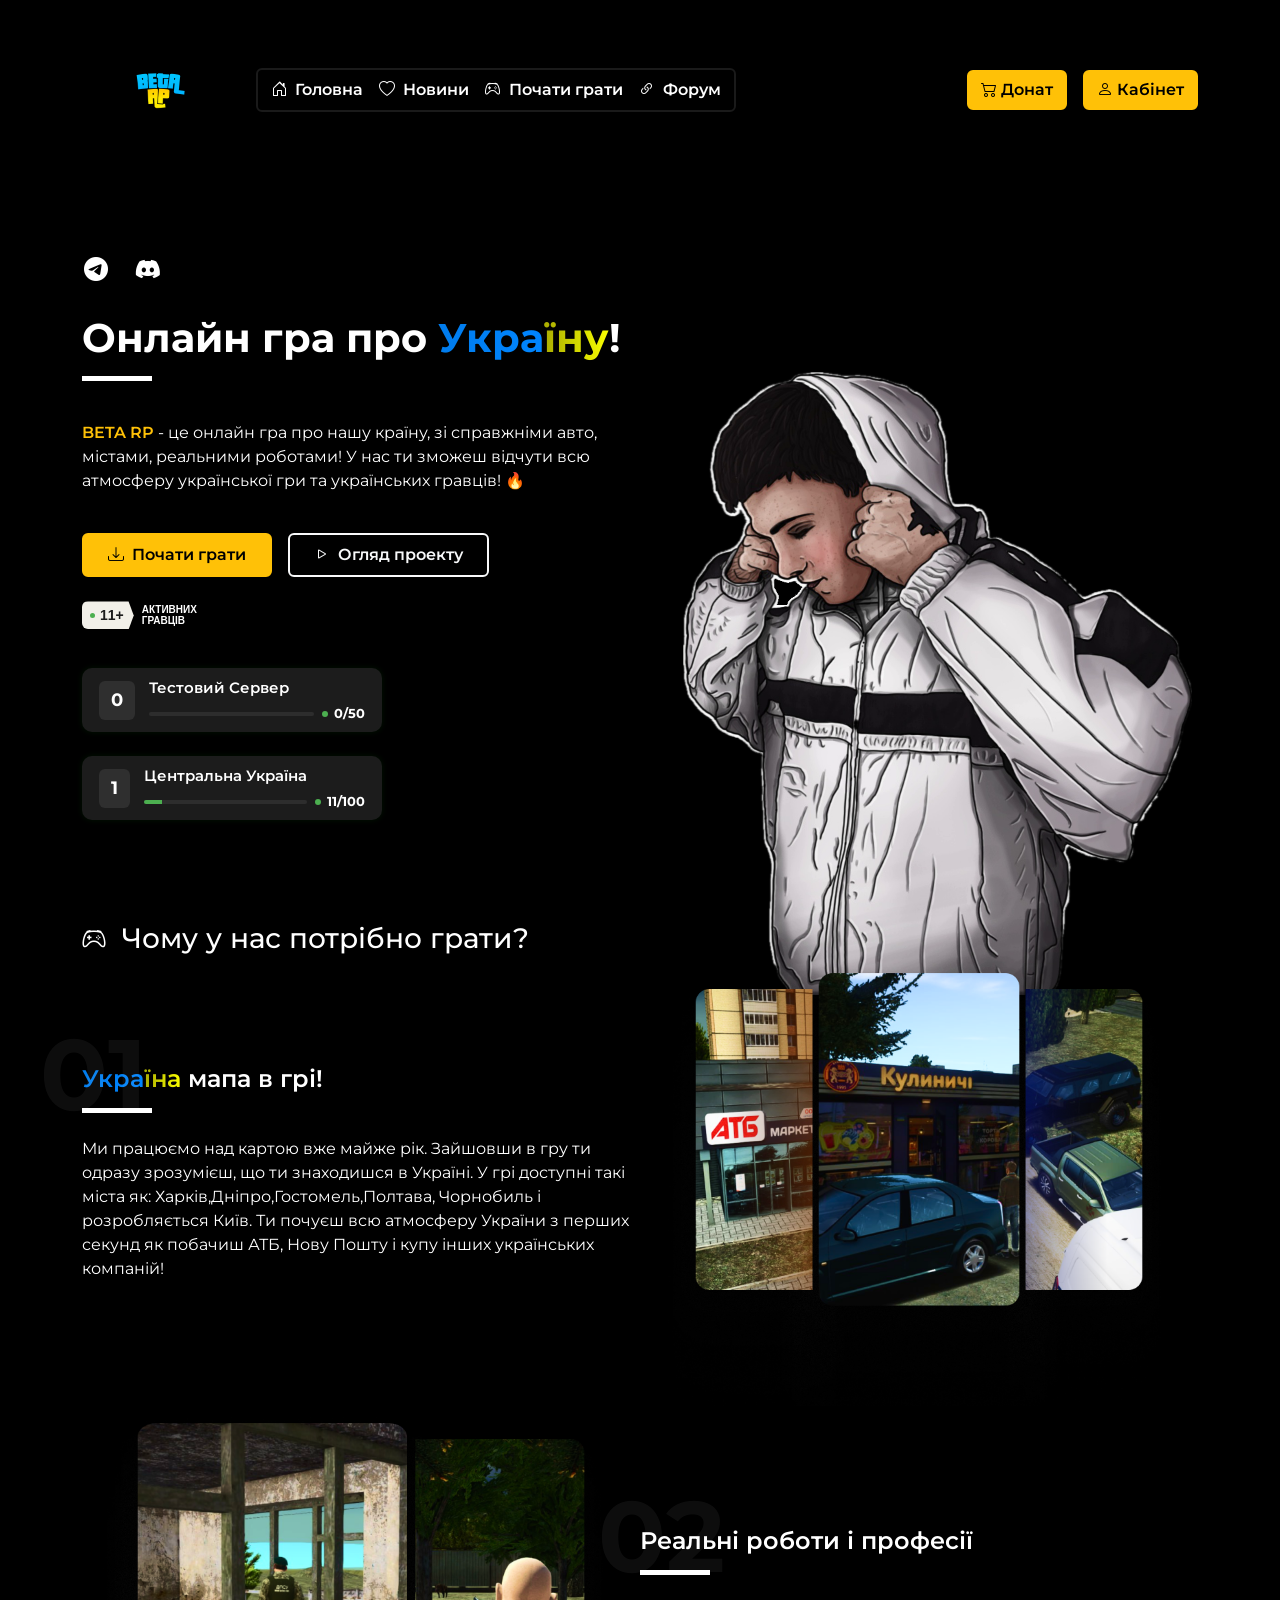
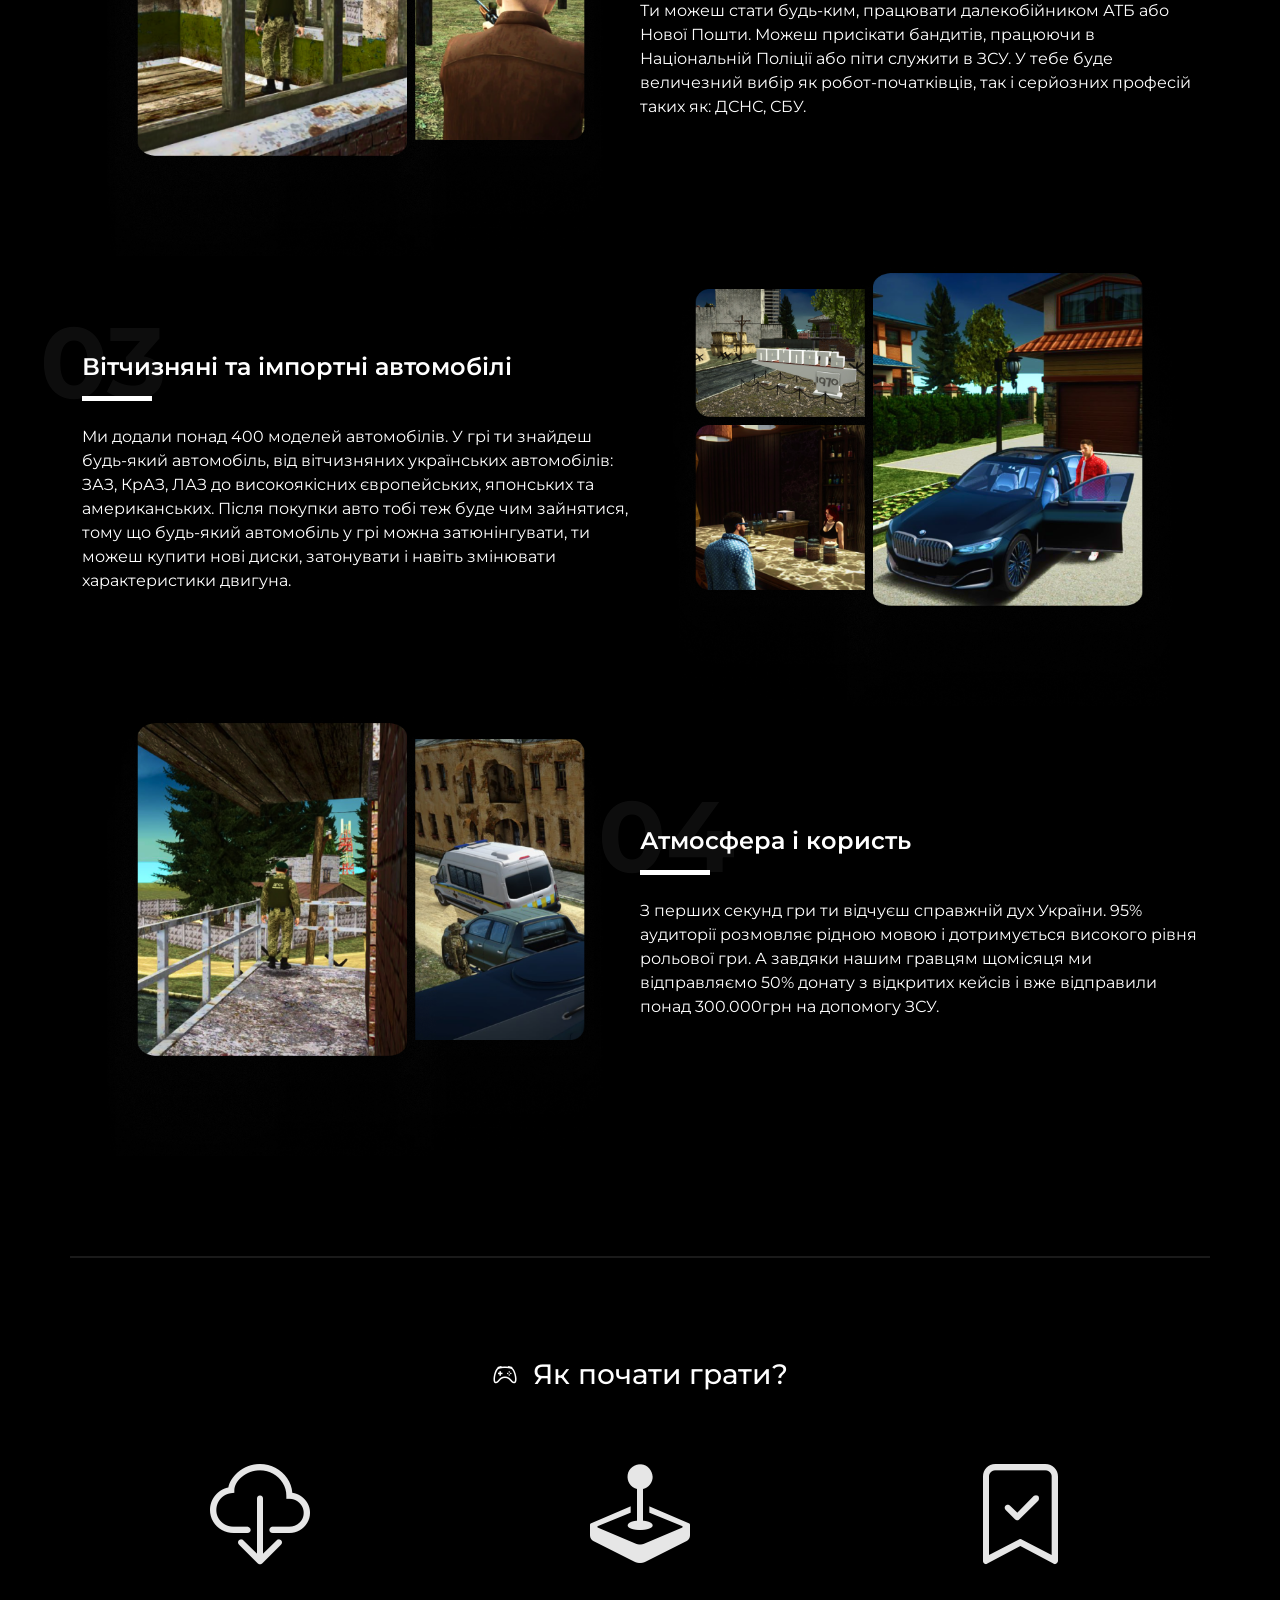
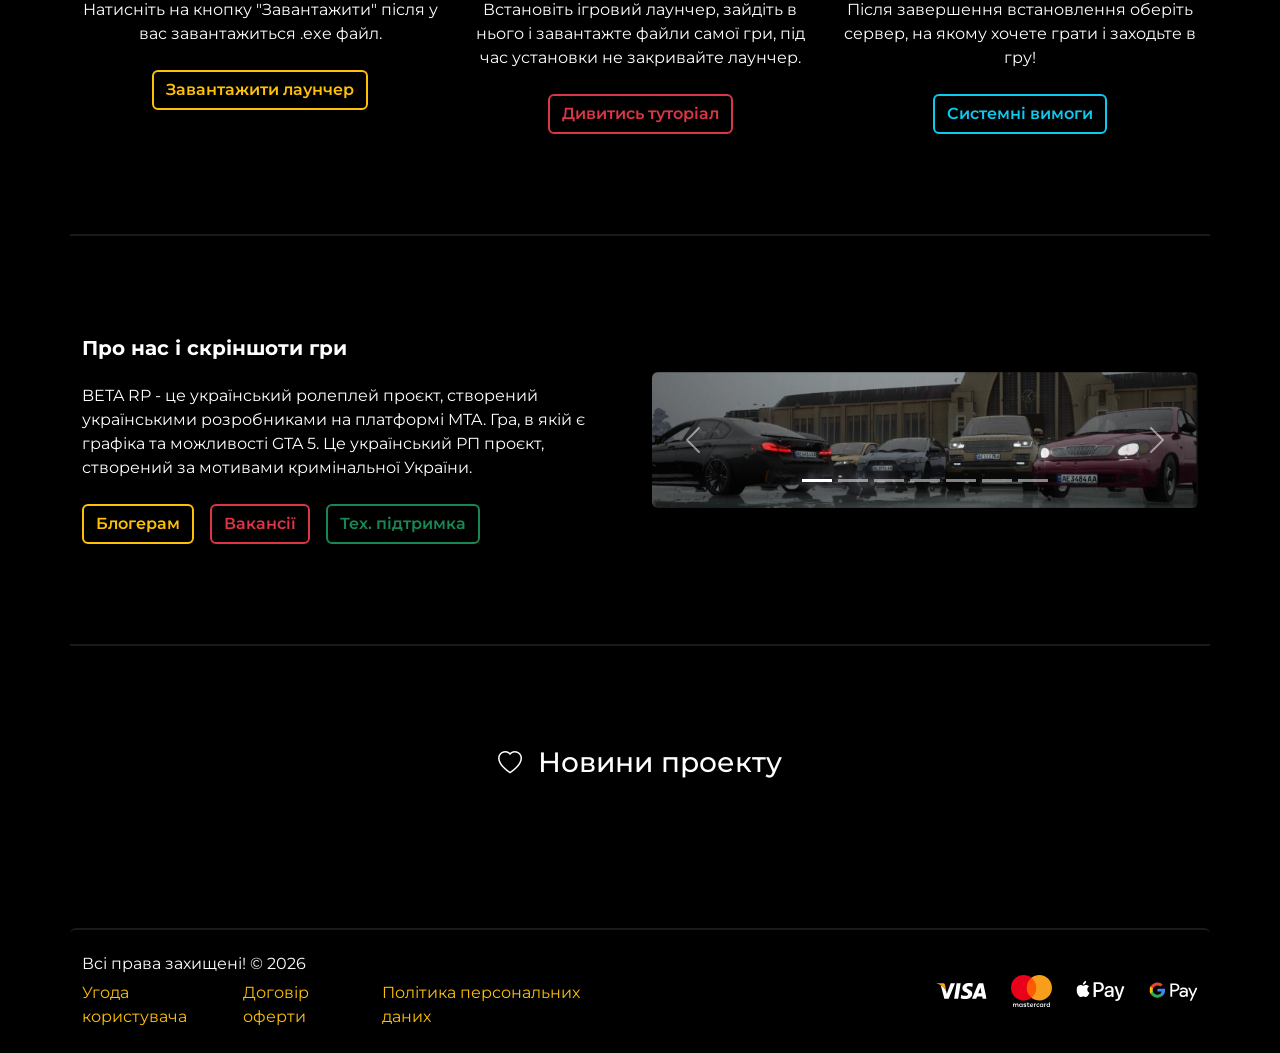
==== index.html @ d2fab8ae "upload full site files" ====
<!DOCTYPE html>

<html lang="uk">
<head>
<!-- Head -->
<meta charset="utf-8"/>
<meta content="IE=edge" http-equiv="X-UA-Compatible"/>
<meta content="width=device-width, initial-scale=1.0" name="viewport"/>
<meta content="#642f15" name="theme-color"/>
<link href="public/main/assets/images/icons/favicon.png" rel="icon"/>
<title>BETA RP - Онлайн гра про Україну</title>
<meta content="це онлайн гра про нашу країну, зі справжніми авто, містами, реальними роботами! У нас ти зможеш відчути всю атмосферу української гри та українських гравців!" name="description"/>
<meta content="BETA RP" name="keywords"/>
<link href="https://fonts.googleapis.com" rel="preconnect"/>
<link crossorigin="" href="https://fonts.gstatic.com" rel="preconnect"/>
<link href="https://fonts.googleapis.com/css2?family=Montserrat:ital,wght@0,100;0,200;0,300;0,400;0,500;0,600;0,700;0,800;0,900;1,100;1,200;1,300;1,400;1,500;1,600;1,700;1,800;1,900&amp;display=swap" rel="stylesheet"/>
<link href="https://cdn.jsdelivr.net/npm/bootstrap-icons@1.10.3/font/bootstrap-icons.css" rel="stylesheet"/>
<link href="public/main/css/bootstrap__q_f4072e3c.css" rel="stylesheet"/>
<link href="public/main/css/krp-main__q_13ff88d2.css" rel="stylesheet"/>
<link href="public/main/css/krp-alert__q_f4072e3c.css" rel="stylesheet"/>
<meta content="79d1c9286e5fc30273ab4e448b3fa59f" name="interkassa-verification"/></head>
<body id="___krp">
<div id="particles-js"></div>
<!-- Header -->
<div class="navbar navbar-expand-lg navbar-dark pt-5 pb-3 bg-transparent krp__pteujdQwL3">
<div class="container">
<a class="me-4" href="index.html">
<img class="krp_logo" src="public/main/assets/images/icons/favicon-removebg-preview.png"/>
</a>
<button aria-controls="navbarSupportedContent" aria-expanded="false" aria-label="Toggle navigation" class="navbar-toggler" data-bs-target="#navbarSupportedContent" data-bs-toggle="collapse" type="button">
<span class="navbar-toggler-icon"></span>
</button>
<div class="collapse navbar-collapse" id="navbarSupportedContent">
<ul class="navbar-nav me-auto mb-2 mb-lg-0 text-center krp__Hli9PgCSFi">
<li class="nav-item">
<a class="nav-link fw-semibold" href="index.html">
<i class="bi bi-house-door fs-6 me-1"></i>
                      Головна</a>
</li>
<li class="nav-item">
<a class="nav-link fw-semibold" href="index.html">
<i class="bi bi-heart fs-6 me-1"></i>
                      Новини</a>
</li>
<li class="nav-item">
<a class="nav-link fw-semibold" href="index.html">
<i class="bi bi-controller fs-6 me-1"></i>
                      Почати грати</a>
</li>
<li class="nav-item">
<a class="nav-link fw-semibold test11" href="https://forum.beta-rp.online">
<i class="bi bi-link-45deg fs-6 me-1"></i>
                      Форум</a>
</li>
</ul>
<div class="d-flex align-items-center justify-content-center gap-3">
<a class="btn btn-warning fw-semibold" data-bs-placement="bottom" data-bs-title="Поповнити рахунок" data-bs-toggle="tooltip" href="donate/index.html">
<i class="bi bi-cart2"></i>
                    Донат
                </a>
<a class="btn btn-warning fw-semibold" data-bs-placement="bottom" data-bs-title="Авторизація" data-bs-toggle="tooltip" href="profile/index.html">
<i class="bi bi-person"></i>
                        Кабінет
                    </a>
</div>
</div>
</div>
</div>
<!-- Description & Ped -->
<div class="container d-flex justify-content-center align-items-center krp__7VeSqrflb2">
<div class="row flex-wrap d-flex align-items-center">
<div class="col-md-6 h-100 d-flex align-items-start flex-column gap-4 krp__BhU7nK1v23 krp__CkaRvPROgA">
<div class="d-flex align-items-start gap-4">
<a class="btn btn-link fs-4 text-white p-0 krp__LXFp9Pie1m" data-bs-placement="top" data-bs-title="Наш Telegram" data-bs-toggle="tooltip" href="https://t.me/devnews_betarp" target="_blank">
<i class="bi bi-telegram"></i></a>
<a class="btn btn-link fs-4 text-white p-0 krp__LXFp9Pie1m" data-bs-placement="top" data-bs-title="Наш Discord" data-bs-toggle="tooltip" href="https://discord.gg/cNDRKkxmvS" target="_blank">
<i class="bi bi-discord"></i></a>
</div>
<h1 class="fw-bold mb-3 krp__B7gYZO20Es">
                      Онлайн гра про <span class="blue">Укра</span><span class="yellow">їну</span>!
                  </h1>
<p class="fw-normal mb-3 text-white">
<span class="text-warning fw-semibold">
                      BETA RP</span> - це онлайн гра про нашу країну, 
                      зі справжніми авто, містами, реальними роботами! 
                      У нас ти зможеш відчути всю атмосферу української 
                      гри та українських гравців! 🔥
                  </p>
<div class="mb-0 d-flex align-items-center gap-3 krp__DmbhkPh5Kh">
<a class="btn btn-warning fw-semibold text-center py-2 px-4 krp__Ni9TmzCy1E" href="betarp-launcher.exe">
<i class="bi bi-download fw-bold me-1"></i>
        Почати грати
    </a>
<a class="btn btn-outline-light fw-semibold text-center py-2 px-4" href="index.html">
<i class="bi bi-play fw-bold me-1"></i>
        Огляд проекту
    </a>
</div>
<div class="players-monitor transparent-right">
<div class="monitor-left">
<span class="green-dot"></span>
<span class="monitor-count">11+</span>
</div>
<div class="monitor-right">
      АКТИВНИХ<br/>ГРАВЦІВ
    </div>
</div>
<style>
    .players-monitor {
      display: flex;
      font-family: 'Arial', sans-serif;
      font-weight: 700;
      font-size: 12px;
      width: fit-content;
      overflow: hidden;
      border-radius: 6px;
      margin-bottom: 15px;
    }

    .monitor-left {
      background-color: #f2f0e9;
      color: #1c1c1c;
      display: flex;
      align-items: center;
      padding: 3px 10px 3px 8px;
      clip-path: polygon(0 0, 90% 0, 100% 50%, 90% 100%, 0% 100%);
      -webkit-clip-path: polygon(0 0, 90% 0, 100% 50%, 90% 100%, 0% 100%);
    }

    .monitor-left .green-dot {
      width: 5px;
      height: 5px;
      background-color: #4caf50;
      border-radius: 50%;
      display: inline-block;
      margin-right: 5px;
    }

    .monitor-left .monitor-count {
      font-size: 14px;
      line-height: 1;
    }

    .monitor-right {
      background-color: transparent;
      color: white;
      padding: 3px 8px;
      font-size: 10px;
      line-height: 1.1;
      text-transform: uppercase;
      display: flex;
      flex-direction: column;
      justify-content: center;
      text-align: left;
    }
  </style>
<link href="public/main/css/monitoring.css" rel="stylesheet"/>
<!-- Сервер 0 (перший в списку) -->
<div class="monitoring-card">
<div class="rank-number">0</div>
<div class="monitoring-info">
<div class="region-title">Тестовий Сервер</div>
<div class="progress-line-container">
<div class="progress-bar">
<div class="progress-bar-fill" style="width: 0%;"></div>
</div>
<div class="online-count">
<span class="green-dot"></span><span>0</span>/<span>50</span>
</div>
</div>
</div>
</div>
<!-- Сервер 1 (другий в списку) -->
<div class="monitoring-card">
<div class="rank-number">1</div>
<div class="monitoring-info">
<div class="region-title">Центральна Україна</div>
<div class="progress-line-container">
<div class="progress-bar">
<div class="progress-bar-fill" style="width: 11%;"></div>
</div>
<div class="online-count">
<span class="green-dot"></span><span>11</span>/<span>100</span>
</div>
</div>
</div>
</div>
</div>
<div class="col-md-6 h-100 d-flex justify-content-center position-relative">
<img alt="" class="h-auto krp__OccCB1651G" src="public/main/assets/images/other/pers-1.png" style="width: 600px; object-fit: cover; position: absolute; top: -180px;"/>
</div>
</div>
</div>

<!-- Інші секції залишаються без змін -->
<!-- Info Game -->
<div class="krp__ppUXsYNlGc" id="krp-info">
<div class="container krp__7vmaUavyWB">
<h3 class="mb-0 text-start krp__NR2PdtsLbw">
<i class="bi bi-controller fs-4 me-2"></i>
          Чому у нас потрібно грати?
        </h3>
<div class="row flex-wrap krp__0xuLk0PHGa">
<div class="col-md-12 w-100 d-flex align-items-center justify-content-between krp__kHzH61pFeT krp__mlz05pzRCu">
<div class="col-md-6 krp__eeNRG92DAU order-1 position-relative">
<div class="krp__GytyNMAEW5">01</div>
<h5 class="text-white fw-semibold mb-4 fs-4 krp__B7gYZO20Es">
<span class="blue">Укра</span><span class="yellow">їна</span> мапа в грі!
              </h5>
<p class="text-white fw-normal fs-6">
                Ми працюємо над картою вже майже рік. 
                Зайшовши в гру ти одразу зрозумієш, що ти знаходишся в Україні. 
                У грі доступні такі міста як: Харків,Дніпро,Гостомель,Полтава, 
                Чорнобиль і розробляється Київ. Ти почуєш всю атмосферу України 
                з перших секунд як побачиш АТБ, Нову Пошту і купу інших українських компаній!
              </p>
</div>
<div class="col-md-6 krp__ayhtOgKnXv order-2">
<img class="w-100 h-100" src="public/main/assets/images/preview/01.png"/>
</div>
</div>
<div class="col-md-12 w-100 d-flex align-items-center justify-content-between krp__dH6jieak9B krp__mlz05pzRCu">
<div class="col-md-6 krp__ayhtOgKnXv order-1">
<img class="w-100 h-100" src="public/main/assets/images/preview/02.png"/>
</div>
<div class="col-md-6 krp__eeNRG92DAU order-2 position-relative">
<div class="krp__GytyNMAEW5">02</div>
<h5 class="text-white fw-semibold mb-4 fs-4 krp__B7gYZO20Es">
                Реальні роботи і професії
              </h5>
<p class="text-white fw-normal fs-6">
                Ти можеш стати будь-ким, працювати далекобійником 
                АТБ або Нової Пошти. Можеш присікати бандитів, 
                працюючи в Національній Поліції або піти служити в 
                ЗСУ. У тебе буде величезний вибір як робот-початківців, 
                так і серйозних професій таких як: ДСНС, СБУ.
              </p>
</div>
</div>
<div class="col-md-12 w-100 d-flex align-items-center justify-content-between krp__kHzH61pFeT krp__mlz05pzRCu">
<div class="col-md-6 krp__eeNRG92DAU order-1 position-relative">
<div class="krp__GytyNMAEW5">03</div>
<h5 class="text-white fw-semibold mb-4 fs-4 krp__B7gYZO20Es">
                Вітчизняні та імпортні автомобілі
              </h5>
<p class="text-white fw-normal fs-6">
                Ми додали понад 400 моделей автомобілів. 
                У грі ти знайдеш будь-який автомобіль, від вітчизняних 
                українських автомобілів: ЗАЗ, КрАЗ, ЛАЗ до високоякісних 
                європейських, японських та американських. Після покупки 
                авто тобі теж буде чим зайнятися, тому що будь-який автомобіль 
                у грі можна затюнінгувати, ти можеш купити нові диски, 
                затонувати і навіть змінювати характеристики двигуна.
              </p>
</div>
<div class="col-md-6 krp__ayhtOgKnXv order-2">
<img class="w-100 h-100" src="public/main/assets/images/preview/03.png"/>
</div>
</div>
<div class="col-md-12 w-100 d-flex align-items-center justify-content-between krp__dH6jieak9B krp__mlz05pzRCu">
<div class="col-md-6 krp__ayhtOgKnXv order-1">
<img class="w-100 h-100" src="public/main/assets/images/preview/04.png"/>
</div>
<div class="col-md-6 krp__eeNRG92DAU order-2 position-relative">
<div class="krp__GytyNMAEW5">04</div>
<h5 class="text-white fw-semibold mb-4 fs-4 krp__B7gYZO20Es">
                Атмосфера і користь
              </h5>
<p class="text-white fw-normal fs-6">
                З перших секунд гри ти відчуєш справжній дух України. 
                95% аудиторії розмовляє рідною мовою і дотримується 
                високого рівня рольової гри. А завдяки нашим гравцям 
                щомісяця ми відправляємо 50% донату з відкритих кейсів і
                вже відправили понад 300.000грн на допомогу ЗСУ.
              </p>
</div>
</div>
</div>
</div>
</div>
<!-- Start Game -->
<div class="container border-top krp__RUgmlhsGiR krp__RQORTi7voZ" id="krp-startgame">
<h3 class="text-center mb-5">
<i class="bi bi-controller fs-4 me-2"></i>
        Як почати грати?
    </h3>
<div class="row flex-wrap justify-content-between">
<div class="col-md-4 h-100 d-flex flex-column justify-content-center align-items-center gap-2">
<div class="krp__Kdw3Xqsf3q"><i class="bi bi-cloud-download"></i></div>
<div class="d-flex flex-column align-items-center gap-2">
<p class="text-center">
                Натисніть на кнопку "Завантажити" після у вас завантажиться .exe файл.
              </p>
<a class="btn btn-outline-warning fw-semibold" href="betarp-launcher.exe">Завантажити лаунчер</a>
</div>
</div>
<div class="col-md-4 h-100 d-flex flex-column justify-content-center align-items-center gap-2">
<div class="krp__Kdw3Xqsf3q"><i class="bi bi-joystick"></i></div>
<div class="d-flex flex-column align-items-center gap-2">
<p class="text-center">
              Встановіть ігровий лаунчер, зайдіть в нього і 
              завантажте файли самої гри, під час установки не закривайте лаунчер.
            </p>
<a class="btn btn-outline-danger fw-semibold" href="index.html">Дивитись туторіал</a>
</div>
</div>
<div class="col-md-4 h-100 d-flex flex-column justify-content-center align-items-center gap-2">
<div class="krp__Kdw3Xqsf3q"><i class="bi bi-bookmark-check"></i></div>
<div class="d-flex flex-column align-items-center gap-2">
<p class="text-center">
              Після завершення встановлення оберіть сервер, на якому хочете грати і заходьте в гру!
            </p>
<a class="btn btn-outline-info fw-semibold" data-bs-target="#krp-ot25HAbMOx" data-bs-toggle="modal" href="index.html">Системні вимоги</a>
</div>
</div>
</div>
</div>
<!-- Screenshots Game -->
<div class="container border-top krp__RUgmlhsGiR krp__RQORTi7voZ">
<div class="row flex-wrap">
<div class="col-md-6 d-flex justify-content-start align-items-center">
<div class="d-flex flex-column gap-2 krp__6TsQhQgb1E">
<h5 class="fw-bold mb-3">Про нас і скріншоти гри</h5>
<p class="fw-normal mb-3 text-white">
              BETA RP - це український ролеплей проєкт, 
              створений українськими розробниками на платформі MTA. 
              Гра, в якій є графіка та можливості GTA 5. 
              Це український РП проєкт, створений за мотивами 
              кримінальної України.
            </p>
<div class="d-flex flex-wrap gap-3">
<a class="btn btn-outline-warning fw-semibold" href="index.html">Блогерам</a>
<a class="btn btn-outline-danger fw-semibold" href="index.html">Вакансії</a>
<a class="btn btn-outline-success fw-semibold" href="index.html">Тех. підтримка</a>
</div>
</div>
</div>
<div class="col-md-6 d-flex justify-content-end align-items-center">
<div class="carousel slide" data-bs-interval="2500" data-bs-ride="carousel" id="krp-G8OsS15Ahu">
<div class="carousel-indicators">
<button aria-current="true" class="active" data-bs-slide-to="0" data-bs-target="#krp-G8OsS15Ahu" type="button"></button>
<button data-bs-slide-to="1" data-bs-target="#krp-G8OsS15Ahu" type="button"></button>
<button data-bs-slide-to="2" data-bs-target="#krp-G8OsS15Ahu" type="button"></button>
<button data-bs-slide-to="3" data-bs-target="#krp-G8OsS15Ahu" type="button"></button>
<button data-bs-slide-to="4" data-bs-target="#krp-G8OsS15Ahu" type="button"></button>
<button data-bs-slide-to="5" data-bs-target="#krp-G8OsS15Ahu" type="button"></button>
<button data-bs-slide-to="6" data-bs-target="#krp-G8OsS15Ahu" type="button"></button>
</div>
<div class="carousel-inner rounded">
<div class="carousel-item active">
<img class="d-block w-100" src="public/main/assets/images/screenshots/01.png" style="object-fit: cover;"/>
</div>
<div class="carousel-item">
<img class="d-block w-100" src="public/main/assets/images/screenshots/02.png" style="object-fit: cover;"/>
</div>
<div class="carousel-item">
<img class="d-block w-100" src="public/main/assets/images/screenshots/03.png" style="object-fit: cover;"/>
</div>
<div class="carousel-item">
<img class="d-block w-100" src="public/main/assets/images/screenshots/04.png" style="object-fit: cover;"/>
</div>
<div class="carousel-item">
<img class="d-block w-100" src="public/main/assets/images/screenshots/05.png" style="object-fit: cover;"/>
</div>
<div class="carousel-item">
<img class="d-block w-100" src="public/main/assets/images/screenshots/06.png" style="object-fit: cover;"/>
</div>
</div>
<button class="carousel-control-prev" data-bs-slide="prev" data-bs-target="#krp-G8OsS15Ahu" type="button">
<span aria-hidden="true" class="carousel-control-prev-icon"></span>
</button>
<button class="carousel-control-next" data-bs-slide="next" data-bs-target="#krp-G8OsS15Ahu" type="button">
<span aria-hidden="true" class="carousel-control-next-icon"></span>
</button>
</div>
</div>
</div>
</div>
<!-- News -->
<div class="container border-top krp__y1ZtD3fBPa krp__RUgmlhsGiR" id="krp-news">
<div class="krp__4msslmwPTe">
<h3 class="text-center mb-5">
<i class="bi bi-heart fs-4 me-2"></i>
          Новини проекту
        </h3>
<div class="row flex-wrap justify-content-center">
</div>
</div>
</div>
<!-- Footer -->
<div class="krp__IQq2FbPRW0" style="backdrop-filter: blur(15px);">
<div class="container border-top rounded-2 krp__RUgmlhsGiR">
<div class="row flex-wrap py-4 krp__lEEWA7WjbH">
<div class="col-md-6 d-flex align-items-center justify-content-start krp__Z9jdlKw3CO">
<div class="d-flex flex-column gap-2 krp__shoh2vdqpE">
<h5 class="m-0 fw-normal fs-6">Всі права захищені! © 2026</h5>
<div class="d-flex gap-2">
<a class="p-0 text-start text-decoration-none" href="terms.html">
                            Угода користувача
                        </a>
<a class="p-0 text-start text-decoration-none" href="offert.html">
                            Договір оферти
                        </a>
<a class="p-0 text-start text-decoration-none" href="privacy.html">
                            Політика персональних даних
                        </a>
</div>
</div>
</div>
<div class="col-md-6 d-flex align-items-center justify-content-end krp__Z9jdlKw3CO">
<div class="d-flex gap-4">
<img src="public/main/assets/images/pay/01.svg">
<img src="public/main/assets/images/pay/02.svg">
<img src="public/main/assets/images/pay/03.svg">
<img src="public/main/assets/images/pay/04.svg">
<!--Start of Tawk.to Script-->
<script type="text/javascript">
                    var Tawk_API=Tawk_API||{}, Tawk_LoadStart=new Date();
                    (function(){
                    var s1=document.createElement("script"),s0=document.getElementsByTagName("script")[0];
                    s1.async=true;
                    s1.src='https://embed.tawk.to/67f440713d5cc6190a2780d1/1io91nfgf';
                    s1.charset='UTF-8';
                    s1.setAttribute('crossorigin','*');
                    s0.parentNode.insertBefore(s1,s0);
                    })();
                    </script>
<!--End of Tawk.to Script-->
</img></img></img></img></div>
</div>
</div>
</div>
</div>
<!-- Modal *Системні вимоги* -->
<div aria-hidden="true" aria-labelledby="krp-label-ot25HAbMOx" class="modal fade" id="krp-ot25HAbMOx" tabindex="-1">
<div class="modal-dialog modal-lg modal-dialog-centered modal-dialog-scrollable">
<div class="modal-content">
<div class="modal-header">
<h1 class="modal-title fs-6" id="krp-label-ot25HAbMOx">Системні вимоги</h1>
<button aria-label="Close" class="btn-close btn-close-white" data-bs-dismiss="modal" type="button"></button>
</div>
<div class="modal-body" style="height: 350px;">
<div class="d-flex flex-column">
<h6>Мінамальні вимоги</h6>
<ul>
<li>Операційна система: 
                  <span class="fw-semibold text-primary">Windows 7 SP1 x64 та вище</span></li>
<li>Процесор: 
                  <span class="fw-semibold text-primary">Intel Core 2 Duo 2.2 GHz, AMD Phenom 2.2 GHz</span></li>
<li>Відеокарта: 
                  <span class="fw-semibold text-primary">GTX 550 TI, ATI Radeon HD 4800</span></li>
<li>Оперативна пам'ять: 
                  <span class="fw-semibold text-primary">6ГБ DDR2</span></li>
<li>Роздільна здатність екрану: 
                  <span class="fw-semibold text-primary">1280х720</span></li>
<li>Звукова карта: 
                  <span class="fw-semibold text-primary">Сумісна з DirectX 9</span></li>
<li>Інтернет-з'єднання: 
                  <span class="fw-semibold text-primary">8 мбіт/сек</span></li>
<li>Вільне місце на накопичувачі: 
                  <span class="fw-semibold text-primary">20ГБ</span></li>
</ul>
</div>
<div class="d-flex flex-column">
<h6>Рекомендовані вимоги</h6>
<ul>
<li>Операційна система: 
                  <span class="fw-semibold text-primary">Windows 10 x64</span></li>
<li>Процесор: 
                  <span class="fw-semibold text-primary">Intel Core i5 3GHz, AMD Ryzen 3GHz</span></li>
<li>Відеокарта: 
                  <span class="fw-semibold text-primary">GTX 550 TI, ATI Radeon HD 4800</span></li>
<li>Оперативна пам'ять: 
                  <span class="fw-semibold text-primary">16ГБ DDR2</span></li>
<li>Роздільна здатність екрану: 
                  <span class="fw-semibold text-primary">1920х1080</span></li>
<li>Звукова карта: 
                  <span class="fw-semibold text-primary">Сумісна з DirectX 9</span></li>
<li>Інтернет-з'єднання: 
                  <span class="fw-semibold text-primary">8 мбіт/сек</span></li>
<li>Вільне місце на накопичувачі: 
                  <span class="fw-semibold text-primary">20ГБ</span></li>
</ul>
</div>
</div>
</div>
</div>
</div>
<!-- JS -->
<script src="https://code.jquery.com/jquery-3.6.3.min.js"></script>
<script src="public/main/js/bootstrap.bundle.min__q_f4072e3c.js"></script>
<script src="public/main/js/b-tooltip__q_f4072e3c.js"></script>
<script src="public/main/js/parallax__q_f4072e3c.js"></script>
<script src="public/main/js/particles/particles__q_f4072e3c.js"></script>
<script src="public/main/js/particles/app__q_f4072e3c.js"></script>
<script src="public/main/js/form__q_13ff88d2.js"></script>
<script src="public/main/js/sweetalert.min.js"></script>
</body>
</html>
---- public/main/css/krp-main__q_13ff88d2.css ----
:root {
    --groundc: #1e1e1e;
    --animsp_1: 0.5s;    
}
html{height:100%;}
body {
    height: 100%;
    background: #000000 !important; /* ÐÐ°Ð¼ÐµÐ½Ð¸ÑÐµ Ð³ÑÐ°Ð´Ð¸ÐµÐ½Ñ Ð½Ð° ÑÐµÑÐ½ÑÐ¹ ÑÐ¾Ð½ */
    /* background: linear-gradient(170deg, #0b3c75, #642f15) !important; */
    /* background: -webkit-linear-gradient(170deg, #0b3c75, #642f15) !important; */
    overflow-x: hidden !important;
}


body::-webkit-scrollbar {
    width: 7px;
}

body::-webkit-scrollbar-thumb {
    background: #ffc107;
    border-radius: 0;
}

body::-webkit-scrollbar-track {
    background: rgba(255, 255, 255, 0.8);
}

#particles-js {
    position: fixed;
    top: 0;
    right: 0;
    bottom: 0;
    left: 0;
    z-index: -1;
}

.text-nowrap {
    margin-bottom: 0;
    overflow: hidden;
    text-overflow: ellipsis;
    white-space: nowrap;
    width: auto;
}

.krp__7VeSqrflb2 {
    margin-top: 6.375rem;
    margin-bottom: 6.375rem;
}

/* Blur 1 */
.krp__S7FPTcu6cy {
    backdrop-filter: blur(10px) !important;
}

/* Button Download */
.krp__Ni9TmzCy1E {
    transition: all 0.5s ease !important;
    animation: pulse 1.5s ease-in-out infinite !important;
}
.krp__Ni9TmzCy1E:hover {
    transform: scale(0.95);
}
@keyframes pulse {
	from {
		box-shadow: 0 0 15px #ffc107;
	}
	50% {
		box-shadow: 0 0 25px #ffc107;
	}
	to {
		box-shadow: 0 0 15px #ffc107;
	}
}

.krp__CkaRvPROgA {
    animation: ani 1s forwards;
}
@keyframes ani {
    0% {opacity: 0; transform: translateY(-150%); filter: blur(10px);}
    100% {opacity: 1.0; transform: translateX(0); filter: blur(0);}
}

/* Header Links */
.krp__Hli9PgCSFi {
    border: 2px solid rgba(255, 255, 255, 0.1) !important;
    border-radius: 0.375rem !important;
    padding-right: 5px !important;
    padding-left: 5px !important;
}

.krp__Hli9PgCSFi li a {
    transition: all 0.2s ease;
}

.krp__Hli9PgCSFi li a:hover {
    color: #ffc107;
}

.krp__pteujdQwL3 {
    animation: krp__pteujdQwL3 1s forwards;
}
@keyframes krp__pteujdQwL3 {
    0% {opacity: 0;}
    100% {opacity: 1.0;}
}
.krp__ZbY9X23qd3 {
    animation: krp__ZbY9X23qd3 1s forwards;
}
@keyframes krp__ZbY9X23qd3 {
    0% {transform: translateY(-150%);}
    100% {transform: translateX(0);}
}

.krp__CYyUJM0PiA {
    transition: all 0.5s ease;
}

.krp__CYyUJM0PiA:hover {
    transform: scale(0.98);
}

.krp__y1ZtD3fBPa {
    z-index: -99;
    animation: ani2 1s forwards;
}
@keyframes ani2 {
    0% {opacity: 0; transform: translateX(150%);}
    100% {opacity: 1.0; transform: translateY(0);}
}

.krp_logo {
    width: 150px !important;
    height: auto !important;
    object-fit: cover !important;
}

.krp__B7gYZO20Es::after {
    content: "";
    display: block;
    width: 70px;
    padding-top: 14px;
    border-bottom: 5px solid #fff;
}

.krp__B7gYZO20Es .blue, .krp__7KQbMVVuJe .blue {
    display: inline-block !important;
    background: linear-gradient(90deg,#007ced 0%,#0085ff 100%) !important;
    -webkit-background-clip: text !important;
    -webkit-text-fill-color: transparent !important;
    background-clip: text !important;
}

.krp__B7gYZO20Es .yellow, .krp__7KQbMVVuJe .yellow {
    display: inline-block !important;
    background: linear-gradient(90deg,#aaad00 0%,#faff00 100%) !important;
    -webkit-background-clip: text !important;
    -webkit-text-fill-color: transparent !important;
    background-clip: text !important;
}

.krp__4msslmwPTe {
    z-index: 2 !important;
}

.krp__OccCB1651G {
    transition: all 0.2s ease 0s;
    animation: ani3 1s forwards;
}
@keyframes ani3 {
    0% {opacity: 0.0; filter: blur(5px);}
    100% {opacity: 1.0; filter: blur(0);}
}

.krp__bePfCMo5P1 {
    margin-top: 150px !important;
    padding-bottom: 150px !important;
}

.krp__ppUXsYNlGc {
    padding-bottom: 100px !important;
}

/* Info Project */
.krp__kHzH61pFeT {
    animation: krp__kHzH61pFeT 1s forwards;
}
@keyframes krp__kHzH61pFeT {
    0% {opacity: 0; transform: translateX(150%);}
    100% {opacity: 1.0; transform: translateY(0);}
}

.krp__dH6jieak9B {
    animation: krp__dH6jieak9B 1s forwards;
}
@keyframes krp__dH6jieak9B {
    0% {opacity: 0; transform: translateX(-150%);}
    100% {opacity: 1.0; transform: translateY(0);}
}
.krp__NR2PdtsLbw {
    animation: krp__NR2PdtsLbw 2s forwards;
}
@keyframes krp__NR2PdtsLbw {
    0% {opacity: 0;}
    100% {opacity: 1.0;}
}
.krp__GytyNMAEW5 {
    font-weight: 700;
    font-size: 100px;
    text-transform: uppercase;
    color: #fff;
    opacity: .05;
    position: absolute;
    top: -66px;
    left: -42px;
    z-index: 2;
}

/* Social Links */
.krp__LXFp9Pie1m {
    transition: all .3s ease;
}
.krp__LXFp9Pie1m:hover {
    transform: scale(1.1);
}
.krp__LXFp9Pie1m:nth-child(1):hover { /* Telegram */
    color: #2481cc !important;
}
.krp__LXFp9Pie1m:nth-child(2):hover { /* YouTube */
    color: #ff0000 !important;
}
.krp__LXFp9Pie1m:nth-child(3):hover { /* Discord */
    color: #5865f2 !important;
}
.krp__LXFp9Pie1m:nth-child(4):hover { /* TikTok */
    color: #fe2c55 !important;
}
.krp__LXFp9Pie1m:nth-child(5):hover { /* Instagram */
    color: #ce2f8c !important;
}

/* Footer */
.krp__RUgmlhsGiR {
    border-color: rgba(255, 255, 255, 0.1) !important;
    border-width: 2px !important;
}

/* Adaptation 1 */
@media screen and (max-width: 990px) {
    /* Header Links */
    .krp__Hli9PgCSFi {
        border: none !important;
        border-radius: 0 !important;
        padding-left: 0 !important;
        padding-right: 0 !important;
    }
}

.krp__y1ZtD3fBPa {
    padding-top: 100px !important;
    margin-bottom: 100px !important;
}

/* Screenshots */
.krp__RQORTi7voZ {
    padding-top: 100px !important;
    margin-bottom: 100px !important;
    animation: krp__RQORTi7voZ 1s forwards;
}
@keyframes krp__RQORTi7voZ {
    0% {opacity: 0; transform: translateX(-150%);}
    100% {opacity: 1.0; transform: translateY(0);}
}

/* Start Game */
.krp__Kdw3Xqsf3q {
    font-weight: 700;
    font-size: 100px;
    text-transform: uppercase;
    color: #fff;
    opacity: .9;
    z-index: 2;
}

/* Donate */
.krp__zUpKLC6X9X {
    padding-top: 80px !important;
    margin-bottom: 0 !important;
	min-height: calc(100% - 226px);
}

/* Login */
.krp__peBF8YkRMh {
    animation: krp__peBF8YkRMh 1s forwards;
}
@keyframes krp__peBF8YkRMh {
    0% {opacity: 0; transform: translateX(150%);}
    100% {opacity: 1.0; transform: translateY(0);}
}
.krp__RRuhdnTiFY {
    animation: krp__RRuhdnTiFY 1s forwards;
}
@keyframes krp__RRuhdnTiFY {
    0% {opacity: 0; transform: translateX(-150%);}
    100% {opacity: 1.0; transform: translateY(0);}
}

/* Adaptation 1 */
@media screen and (max-width: 760px) {
    .krp__OccCB1651G {
        display: none;
    }
    .krp__y1ZtD3fBPa {
        margin-top: 200px;
    }
    .krp__7vmaUavyWB h3 {
        text-align: center !important;
        margin-bottom: 40px !important;
    }
    .krp__mlz05pzRCu {
        flex-flow: column !important;
    }
    .krp__0xuLk0PHGa {
        gap: 70px !important;
    }
    .krp__7vmaUavyWB {
        margin-top: 200px;
        order: 1;
    }
    .krp__eeNRG92DAU {
        order: 2 !important;
    }
    .krp__eeNRG92DAU h5 {
        text-align: center !important;
        margin-top: 30px !important;
    }
    .krp__eeNRG92DAU p {
        text-align: center !important;
    }
    .krp__ayhtOgKnXv {
        order: 1 !important;
    }
    .krp__ayhtOgKnXv h5 {
        text-align: center !important;
        margin-top: 30px !important;
    }
    .krp__ayhtOgKnXv p {
        text-align: center !important;
    }
    .krp__7VeSqrflb2 {
        margin-top: 10rem !important;
    }
    .krp__pteujdQwL3 {
        padding-top: 1rem !important;
    }
    .krp__BhU7nK1v23 {
        align-items: center !important;
    }
    .krp__BhU7nK1v23 h1 {
        text-align: center !important;
    }
    .krp__BhU7nK1v23 p {
        text-align: center !important;
    }
    .krp__4msslmwPTe h3 {
        text-align: center !important;
    }
    .krp__ppUXsYNlGc {
        padding-bottom: 0 !important;
    }
    .krp__B7gYZO20Es::after {
        width: auto;
        margin-left: 8rem;
        margin-right: 8rem;
    }

    /* Info Game */
    .krp__GytyNMAEW5 {
        display: none;
    }

    /* Screenshots */
    .krp__6TsQhQgb1E {
        margin-bottom: 50px !important;
    }
    .krp__6TsQhQgb1E h5, .krp__6TsQhQgb1E p {
        text-align: center !important;
    }
    .krp__6TsQhQgb1E div {
        align-items: center !important;
        justify-content: center !important;
    }

    /* Footer */
    .krp__shoh2vdqpE h5 {
        text-align: center !important;
        gap: 40px !important;
    }
    .krp__Z9jdlKw3CO {
        justify-content: center !important;
    }
    .krp__shoh2vdqpE div {
        flex-flow: column !important;
    }
    .krp__shoh2vdqpE div a {
        text-align: center !important;
    }
    .krp__lEEWA7WjbH {
        gap: 20px !important;
    }

    /* Donate */
    .krp__ZbY9X23qd3 h4, .krp__ZbY9X23qd3 span {
        text-align: center !important;
    }
    .krp__ZbY9X23qd3 form {
        display: flex !important;
        flex-flow: column !important;
        justify-content: center !important;
    }
    .krp__ZbY9X23qd3 form div:nth-child(3) {
        align-items: center !important;
        justify-content: center !important;
    }
}

@media screen and (max-width: 450px) {
    .krp__DmbhkPh5Kh {
        flex-flow: column !important;
    }
    .krp__BhU7nK1v23 h1 {
        width: 300px !important;
    }
    .krp__B7gYZO20Es::after {
        width: auto;
        margin-left: 7rem;
        margin-right: 7rem;
    }
}

.krp__Hf43RJmP51 {
    transition: all 0.5s ease;
}

.krp__Hf43RJmP51:hover {
    border-radius: 0 !important;
    transform: scale(0.95);
}

.krp__JSp6Wk3g9U {
    width: 9px;
    height: 9px;
    font-size: 0;
    margin-right: 10px !important;
    border-radius: 50px;
    background-color: #9aff00;
    box-shadow: 0 0 15px #9aff00;
}
---- public/main/css/krp-alert__q_f4072e3c.css ----
#notes {
  &:empty { display: none; }
}
#notes {
  position: fixed;
  top: 1em;
  width: 100%;
  cursor: default;
  transition: height .45s ease-in-out;
  -webkit-transition: height .45s ease-in-out;
  pointer-events: none;
  z-index: 1;
  
  .note-item { 
    max-height: 12em;
    opacity: 1;
    will-change: opacity, transform;
    transition: all .2s linear;
    -webkit-transition: all .2s linear;
    backface-visibility: hidden;
    -webkit-backface-visibility: hidden;
    -moz-backface-visibility: hidden;
    -ms-backface-visibility: hidden;
    width: 50vw;
    -webkit-touch-callout: none;
    user-select: none;
    -webkit-user-select: none;
    -moz-user-select: none;
    -ms-user-select: none;
    -o-user-select: none;
    z-index: 2;
    pointer-events: auto;
    display: -webkit-box;
    display: -webkit-flex;
    display: -moz-flex;
    display: -ms-flex;
    display: -ms-flexbox;
    display: flex;
    -webkit-align-content: flex-start;
    -ms-flex-line-pack: start;
    align-content: flex-start;
    -webkit-box-align: start;
    -ms-flex-align: start;
    -webkit-align-items: flex-start;
    -moz-align-items: flex-start;
    align-items: flex-start;
    -webkit-align-content :flex-start;
    -ms-flex-line-pack: start;
    align-content: flex-start;
    
    @media all and (max-width: 30em) {
      width: 75vw;
      max-width: none;
    } 
    
    max-width: 20em;
    font: inherit;
    line-height: 1.25em;
    color: #fff;
    margin: 0 auto 1em auto;
    transform: translateZ(0);
    -moz-transform: translateZ(0);
    -ms-transform: translateZ(0);
    -webkit-transform: translateZ(0);
    padding: .75em 1em;

    &[data-show="false"] {
      pointer-events: none;
      opacity: 0 !important;
      max-height: 0 !important;
      margin-bottom: 0 !important;
    }
    
    &[data-type="info"] {
      background-color: rgba(#375e97,72%);
    }

    &[data-type="warn"] {
      background-color: rgba(#EBAC00,72%);
      animation: shake .9s cubic-bezier(.36,.07,.19,.97) both;
      -webkit-animation: shake .9s cubic-bezier(.36,.07,.19,.97) both;
    }

    &[data-type="error"] {
      background-color: rgba(#fb6542,72%);
      animation: shake 0.54s cubic-bezier(.36,.07,.19,.97) both;
      -webkit-animation: shake 0.54s cubic-bezier(.36,.07,.19,.97) both;
    }

    &[data-type="success"] {
      background-color: rgba(#3f681c,72%);
    }
    
    .note-item-text {
      flex: auto;
      -webkit-flex: auto;
      -moz-flex: auto;
      -ms-flex: auto;
      padding-right: .5em;
      max-width: calc(100% - 1.25em);
      max-width: -webkit-calc(100% - 1.25em);
    }
    
    .note-item-btn {
      width: 1.25em;
      height: 1.25em;
      cursor: pointer;
      background: url([data-uri]) no-repeat 0 0 / contain;
      transition: opacity .2s;
      -webkit-transition: opacity .2s;
      &:hover { opacity: .6; }
    }

  }
  
}

@keyframes shake {
  10%, 90% {
    transform: translate3d(-1px, 0, 0);
    -webkit-transform: translate3d(-1px, 0, 0);
    -ms-transform: translate3d(-1px, 0, 0);
  }
  
  20%, 80% {
    transform: translate3d(2px, 0 0);
    -webkit-transform: translate3d(2px, 0, 0);
    -ms-transform: translate3d(2px,0, 0);    
  }

  30%, 50%, 70% {
    transform: translate3d(-4px, 0, 0);
    -webkit-transform: translate3d(-4px, 0, 0);
    -ms-transform: translate3d(-4px, 0, 0);
  }

  40%, 60% {
    transform: translate3d(4px, 0, 0);
    -webkit-transform: translate3d(4px, 0, 0);
    -ms-transform: translate3d(4px, 0, 0);
  }
}

@-webkit-keyframes shake {
  10%, 90% {
    -webkit-transform: translate3d(-1px, 0, 0);
  }
  
  20%, 80% {
    -webkit-transform: translate3d(2px, 0, 0);
  }

  30%, 50%, 70% {
    -webkit-transform: translate3d(-4px, 0, 0)t;
  }

  40%, 60% {
    -webkit-transform: translate3d(4px, 0, 0);
  }
}
---- public/main/css/monitoring.css ----
/* monitoring.css */

.monitoring-card {
  background-color: #1c1c1c;
  border-radius: 10px;
  padding: 8px 16px;
  display: flex;
  align-items: center;
  width: 300px;
  box-shadow: 0 0 6px rgba(0, 255, 0, 0.08);
  border: 1px solid transparent;
  transition: all 0.3s ease;
}

.rank-number {
  background-color: #2f2f2f;
  color: white;
  font-size: 18px;
  font-weight: bold;
  border-radius: 6px;
  padding: 6px 12px;
  margin-right: 14px;
  transition: all 0.3s ease;
}

.monitoring-info {
  flex: 1;
  display: flex;
  flex-direction: column;
  justify-content: center;
}

.region-title {
  font-size: 15px;
  font-weight: 600;
  color: white;
  margin-bottom: 4px;
}

.progress-line-container {
  display: flex;
  align-items: center;
  justify-content: space-between;
}

.progress-bar {
  flex-grow: 1;
  height: 4px;
  background-color: #2d2d2d;
  border-radius: 4px;
  overflow: hidden;
  margin-right: 8px;
}

.progress-bar-fill {
  height: 100%;
  background-color: #4caf50;
  width: 0%;
  transition: width 0.4s ease;
}

.online-count {
  font-size: 13px;
  color: #ffffff;
  display: flex;
  align-items: center;
  justify-content: center;
  font-weight: bold;
}

.green-dot {
  width: 6px;
  height: 6px;
  background-color: #4caf50;
  border-radius: 50%;
  display: inline-block;
  margin-right: 6px;
}

.monitoring-card:hover {
  box-shadow: 0 0 6px rgba(255, 255, 255, 0.4);
  border-color: white;
}

.monitoring-card:hover .rank-number {
  color: black;
  background-color: white;
}
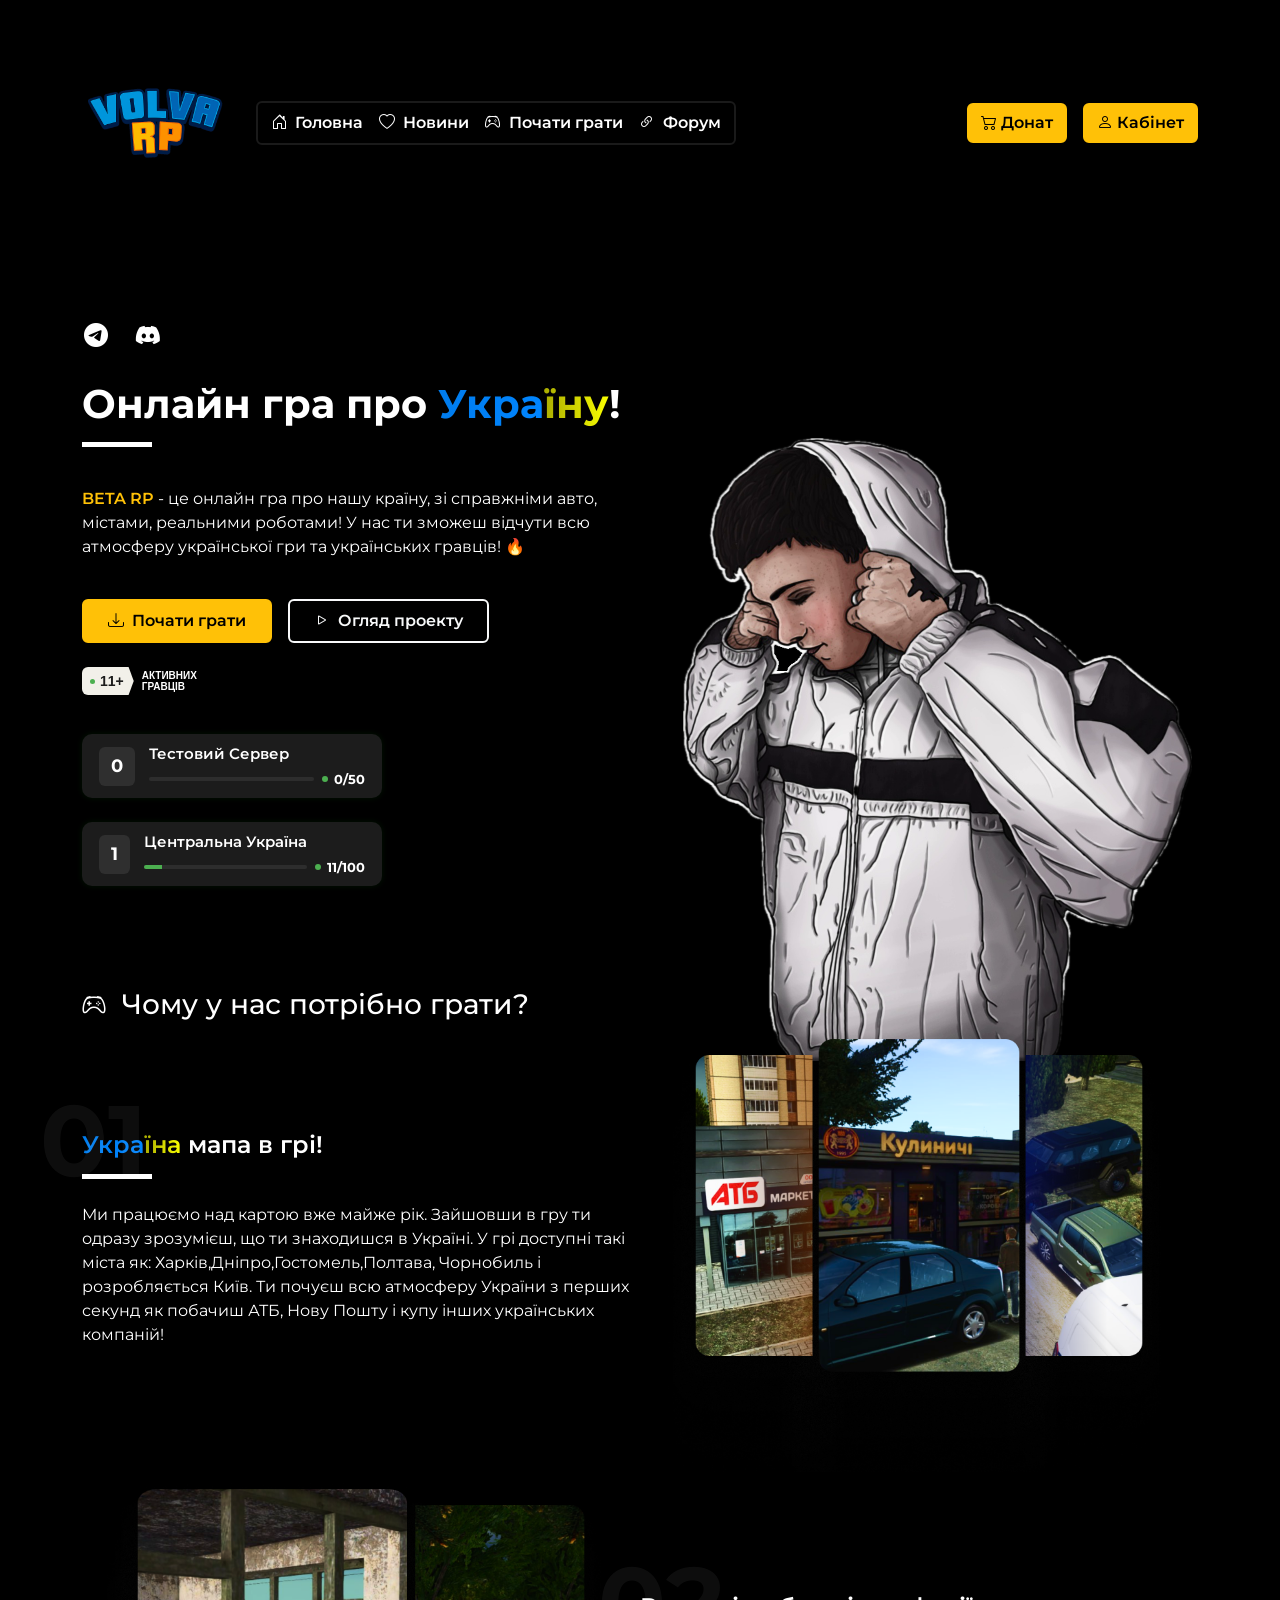
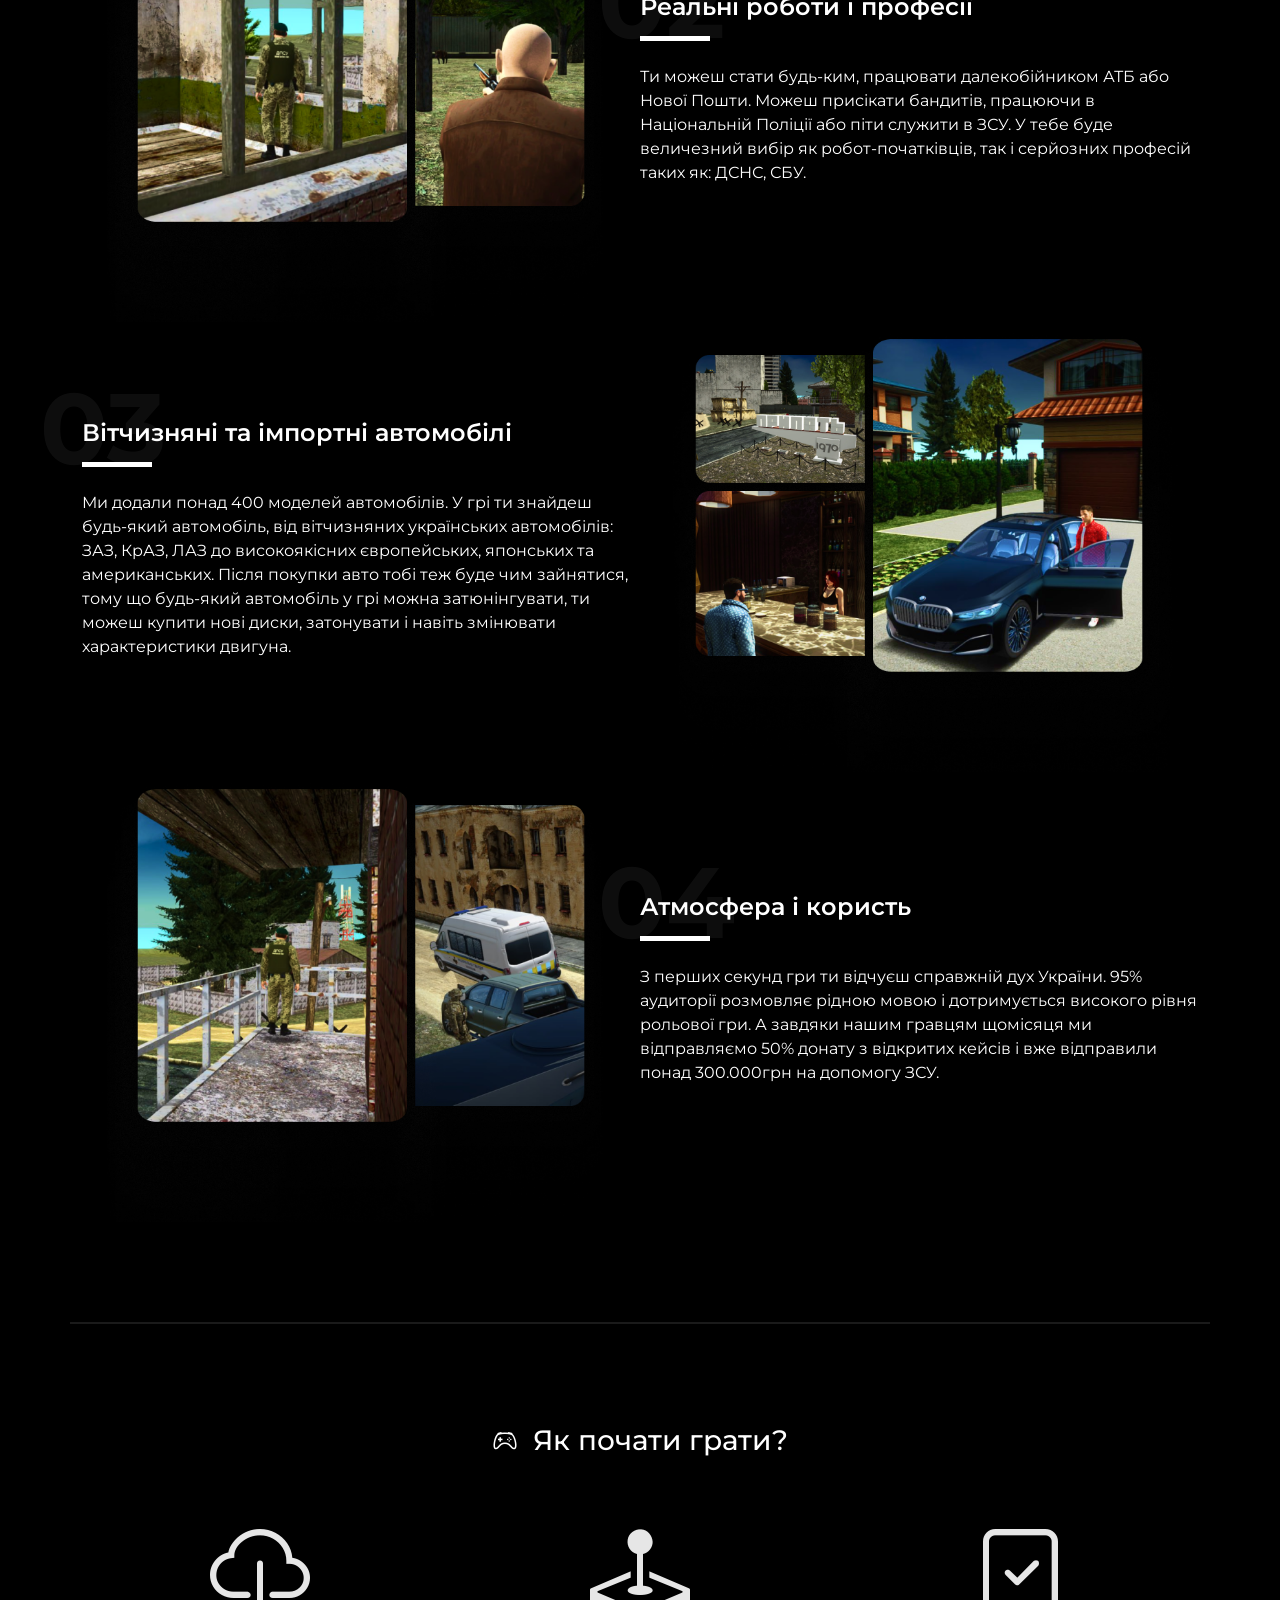
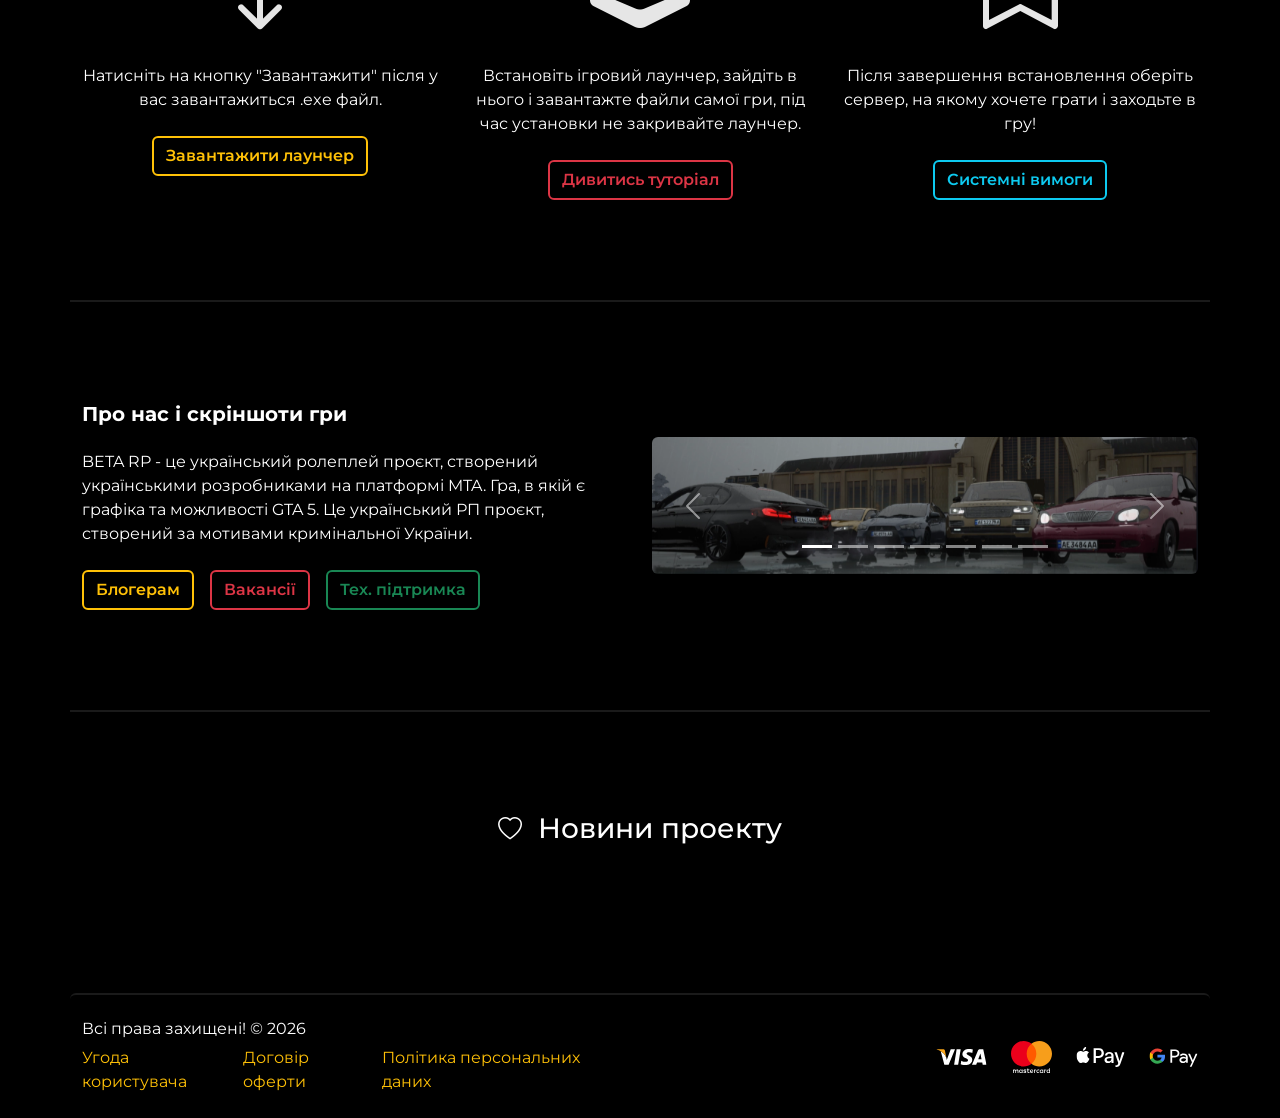
==== commit eea0f8f6: "disable forum link" ====
--- a/index.html
+++ b/index.html
@@ -1,501 +1,501 @@
-<!DOCTYPE html>
-
-<html lang="uk">
-<head>
-<!-- Head -->
-<meta charset="utf-8"/>
-<meta content="IE=edge" http-equiv="X-UA-Compatible"/>
-<meta content="width=device-width, initial-scale=1.0" name="viewport"/>
-<meta content="#642f15" name="theme-color"/>
-<link href="public/main/assets/images/icons/favicon.png" rel="icon"/>
-<title>BETA RP - Онлайн гра про Україну</title>
-<meta content="це онлайн гра про нашу країну, зі справжніми авто, містами, реальними роботами! У нас ти зможеш відчути всю атмосферу української гри та українських гравців!" name="description"/>
-<meta content="BETA RP" name="keywords"/>
-<link href="https://fonts.googleapis.com" rel="preconnect"/>
-<link crossorigin="" href="https://fonts.gstatic.com" rel="preconnect"/>
-<link href="https://fonts.googleapis.com/css2?family=Montserrat:ital,wght@0,100;0,200;0,300;0,400;0,500;0,600;0,700;0,800;0,900;1,100;1,200;1,300;1,400;1,500;1,600;1,700;1,800;1,900&amp;display=swap" rel="stylesheet"/>
-<link href="https://cdn.jsdelivr.net/npm/bootstrap-icons@1.10.3/font/bootstrap-icons.css" rel="stylesheet"/>
-<link href="public/main/css/bootstrap__q_f4072e3c.css" rel="stylesheet"/>
-<link href="public/main/css/krp-main__q_13ff88d2.css" rel="stylesheet"/>
-<link href="public/main/css/krp-alert__q_f4072e3c.css" rel="stylesheet"/>
-<meta content="79d1c9286e5fc30273ab4e448b3fa59f" name="interkassa-verification"/></head>
-<body id="___krp">
-<div id="particles-js"></div>
-<!-- Header -->
-<div class="navbar navbar-expand-lg navbar-dark pt-5 pb-3 bg-transparent krp__pteujdQwL3">
-<div class="container">
-<a class="me-4" href="index.html">
-<img class="krp_logo" src="public/main/assets/images/icons/favicon-removebg-preview.png"/>
-</a>
-<button aria-controls="navbarSupportedContent" aria-expanded="false" aria-label="Toggle navigation" class="navbar-toggler" data-bs-target="#navbarSupportedContent" data-bs-toggle="collapse" type="button">
-<span class="navbar-toggler-icon"></span>
-</button>
-<div class="collapse navbar-collapse" id="navbarSupportedContent">
-<ul class="navbar-nav me-auto mb-2 mb-lg-0 text-center krp__Hli9PgCSFi">
-<li class="nav-item">
-<a class="nav-link fw-semibold" href="index.html">
-<i class="bi bi-house-door fs-6 me-1"></i>
-                      Головна</a>
-</li>
-<li class="nav-item">
-<a class="nav-link fw-semibold" href="index.html">
-<i class="bi bi-heart fs-6 me-1"></i>
-                      Новини</a>
-</li>
-<li class="nav-item">
-<a class="nav-link fw-semibold" href="index.html">
-<i class="bi bi-controller fs-6 me-1"></i>
-                      Почати грати</a>
-</li>
-<li class="nav-item">
-<a class="nav-link fw-semibold test11" href="https://forum.beta-rp.online">
-<i class="bi bi-link-45deg fs-6 me-1"></i>
-                      Форум</a>
-</li>
-</ul>
-<div class="d-flex align-items-center justify-content-center gap-3">
-<a class="btn btn-warning fw-semibold" data-bs-placement="bottom" data-bs-title="Поповнити рахунок" data-bs-toggle="tooltip" href="donate/index.html">
-<i class="bi bi-cart2"></i>
-                    Донат
-                </a>
-<a class="btn btn-warning fw-semibold" data-bs-placement="bottom" data-bs-title="Авторизація" data-bs-toggle="tooltip" href="profile/index.html">
-<i class="bi bi-person"></i>
-                        Кабінет
-                    </a>
-</div>
-</div>
-</div>
-</div>
-<!-- Description & Ped -->
-<div class="container d-flex justify-content-center align-items-center krp__7VeSqrflb2">
-<div class="row flex-wrap d-flex align-items-center">
-<div class="col-md-6 h-100 d-flex align-items-start flex-column gap-4 krp__BhU7nK1v23 krp__CkaRvPROgA">
-<div class="d-flex align-items-start gap-4">
-<a class="btn btn-link fs-4 text-white p-0 krp__LXFp9Pie1m" data-bs-placement="top" data-bs-title="Наш Telegram" data-bs-toggle="tooltip" href="https://t.me/devnews_betarp" target="_blank">
-<i class="bi bi-telegram"></i></a>
-<a class="btn btn-link fs-4 text-white p-0 krp__LXFp9Pie1m" data-bs-placement="top" data-bs-title="Наш Discord" data-bs-toggle="tooltip" href="https://discord.gg/cNDRKkxmvS" target="_blank">
-<i class="bi bi-discord"></i></a>
-</div>
-<h1 class="fw-bold mb-3 krp__B7gYZO20Es">
-                      Онлайн гра про <span class="blue">Укра</span><span class="yellow">їну</span>!
-                  </h1>
-<p class="fw-normal mb-3 text-white">
-<span class="text-warning fw-semibold">
-                      BETA RP</span> - це онлайн гра про нашу країну, 
-                      зі справжніми авто, містами, реальними роботами! 
-                      У нас ти зможеш відчути всю атмосферу української 
-                      гри та українських гравців! 🔥
-                  </p>
-<div class="mb-0 d-flex align-items-center gap-3 krp__DmbhkPh5Kh">
-<a class="btn btn-warning fw-semibold text-center py-2 px-4 krp__Ni9TmzCy1E" href="betarp-launcher.exe">
-<i class="bi bi-download fw-bold me-1"></i>
-        Почати грати
-    </a>
-<a class="btn btn-outline-light fw-semibold text-center py-2 px-4" href="index.html">
-<i class="bi bi-play fw-bold me-1"></i>
-        Огляд проекту
-    </a>
-</div>
-<div class="players-monitor transparent-right">
-<div class="monitor-left">
-<span class="green-dot"></span>
-<span class="monitor-count">11+</span>
-</div>
-<div class="monitor-right">
-      АКТИВНИХ<br/>ГРАВЦІВ
-    </div>
-</div>
-<style>
-    .players-monitor {
-      display: flex;
-      font-family: 'Arial', sans-serif;
-      font-weight: 700;
-      font-size: 12px;
-      width: fit-content;
-      overflow: hidden;
-      border-radius: 6px;
-      margin-bottom: 15px;
-    }
-
-    .monitor-left {
-      background-color: #f2f0e9;
-      color: #1c1c1c;
-      display: flex;
-      align-items: center;
-      padding: 3px 10px 3px 8px;
-      clip-path: polygon(0 0, 90% 0, 100% 50%, 90% 100%, 0% 100%);
-      -webkit-clip-path: polygon(0 0, 90% 0, 100% 50%, 90% 100%, 0% 100%);
-    }
-
-    .monitor-left .green-dot {
-      width: 5px;
-      height: 5px;
-      background-color: #4caf50;
-      border-radius: 50%;
-      display: inline-block;
-      margin-right: 5px;
-    }
-
-    .monitor-left .monitor-count {
-      font-size: 14px;
-      line-height: 1;
-    }
-
-    .monitor-right {
-      background-color: transparent;
-      color: white;
-      padding: 3px 8px;
-      font-size: 10px;
-      line-height: 1.1;
-      text-transform: uppercase;
-      display: flex;
-      flex-direction: column;
-      justify-content: center;
-      text-align: left;
-    }
-  </style>
-<link href="public/main/css/monitoring.css" rel="stylesheet"/>
-<!-- Сервер 0 (перший в списку) -->
-<div class="monitoring-card">
-<div class="rank-number">0</div>
-<div class="monitoring-info">
-<div class="region-title">Тестовий Сервер</div>
-<div class="progress-line-container">
-<div class="progress-bar">
-<div class="progress-bar-fill" style="width: 0%;"></div>
-</div>
-<div class="online-count">
-<span class="green-dot"></span><span>0</span>/<span>50</span>
-</div>
-</div>
-</div>
-</div>
-<!-- Сервер 1 (другий в списку) -->
-<div class="monitoring-card">
-<div class="rank-number">1</div>
-<div class="monitoring-info">
-<div class="region-title">Центральна Україна</div>
-<div class="progress-line-container">
-<div class="progress-bar">
-<div class="progress-bar-fill" style="width: 11%;"></div>
-</div>
-<div class="online-count">
-<span class="green-dot"></span><span>11</span>/<span>100</span>
-</div>
-</div>
-</div>
-</div>
-</div>
-<div class="col-md-6 h-100 d-flex justify-content-center position-relative">
-<img alt="" class="h-auto krp__OccCB1651G" src="public/main/assets/images/other/pers-1.png" style="width: 600px; object-fit: cover; position: absolute; top: -180px;"/>
-</div>
-</div>
-</div>
-
-<!-- Інші секції залишаються без змін -->
-<!-- Info Game -->
-<div class="krp__ppUXsYNlGc" id="krp-info">
-<div class="container krp__7vmaUavyWB">
-<h3 class="mb-0 text-start krp__NR2PdtsLbw">
-<i class="bi bi-controller fs-4 me-2"></i>
-          Чому у нас потрібно грати?
-        </h3>
-<div class="row flex-wrap krp__0xuLk0PHGa">
-<div class="col-md-12 w-100 d-flex align-items-center justify-content-between krp__kHzH61pFeT krp__mlz05pzRCu">
-<div class="col-md-6 krp__eeNRG92DAU order-1 position-relative">
-<div class="krp__GytyNMAEW5">01</div>
-<h5 class="text-white fw-semibold mb-4 fs-4 krp__B7gYZO20Es">
-<span class="blue">Укра</span><span class="yellow">їна</span> мапа в грі!
-              </h5>
-<p class="text-white fw-normal fs-6">
-                Ми працюємо над картою вже майже рік. 
-                Зайшовши в гру ти одразу зрозумієш, що ти знаходишся в Україні. 
-                У грі доступні такі міста як: Харків,Дніпро,Гостомель,Полтава, 
-                Чорнобиль і розробляється Київ. Ти почуєш всю атмосферу України 
-                з перших секунд як побачиш АТБ, Нову Пошту і купу інших українських компаній!
-              </p>
-</div>
-<div class="col-md-6 krp__ayhtOgKnXv order-2">
-<img class="w-100 h-100" src="public/main/assets/images/preview/01.png"/>
-</div>
-</div>
-<div class="col-md-12 w-100 d-flex align-items-center justify-content-between krp__dH6jieak9B krp__mlz05pzRCu">
-<div class="col-md-6 krp__ayhtOgKnXv order-1">
-<img class="w-100 h-100" src="public/main/assets/images/preview/02.png"/>
-</div>
-<div class="col-md-6 krp__eeNRG92DAU order-2 position-relative">
-<div class="krp__GytyNMAEW5">02</div>
-<h5 class="text-white fw-semibold mb-4 fs-4 krp__B7gYZO20Es">
-                Реальні роботи і професії
-              </h5>
-<p class="text-white fw-normal fs-6">
-                Ти можеш стати будь-ким, працювати далекобійником 
-                АТБ або Нової Пошти. Можеш присікати бандитів, 
-                працюючи в Національній Поліції або піти служити в 
-                ЗСУ. У тебе буде величезний вибір як робот-початківців, 
-                так і серйозних професій таких як: ДСНС, СБУ.
-              </p>
-</div>
-</div>
-<div class="col-md-12 w-100 d-flex align-items-center justify-content-between krp__kHzH61pFeT krp__mlz05pzRCu">
-<div class="col-md-6 krp__eeNRG92DAU order-1 position-relative">
-<div class="krp__GytyNMAEW5">03</div>
-<h5 class="text-white fw-semibold mb-4 fs-4 krp__B7gYZO20Es">
-                Вітчизняні та імпортні автомобілі
-              </h5>
-<p class="text-white fw-normal fs-6">
-                Ми додали понад 400 моделей автомобілів. 
-                У грі ти знайдеш будь-який автомобіль, від вітчизняних 
-                українських автомобілів: ЗАЗ, КрАЗ, ЛАЗ до високоякісних 
-                європейських, японських та американських. Після покупки 
-                авто тобі теж буде чим зайнятися, тому що будь-який автомобіль 
-                у грі можна затюнінгувати, ти можеш купити нові диски, 
-                затонувати і навіть змінювати характеристики двигуна.
-              </p>
-</div>
-<div class="col-md-6 krp__ayhtOgKnXv order-2">
-<img class="w-100 h-100" src="public/main/assets/images/preview/03.png"/>
-</div>
-</div>
-<div class="col-md-12 w-100 d-flex align-items-center justify-content-between krp__dH6jieak9B krp__mlz05pzRCu">
-<div class="col-md-6 krp__ayhtOgKnXv order-1">
-<img class="w-100 h-100" src="public/main/assets/images/preview/04.png"/>
-</div>
-<div class="col-md-6 krp__eeNRG92DAU order-2 position-relative">
-<div class="krp__GytyNMAEW5">04</div>
-<h5 class="text-white fw-semibold mb-4 fs-4 krp__B7gYZO20Es">
-                Атмосфера і користь
-              </h5>
-<p class="text-white fw-normal fs-6">
-                З перших секунд гри ти відчуєш справжній дух України. 
-                95% аудиторії розмовляє рідною мовою і дотримується 
-                високого рівня рольової гри. А завдяки нашим гравцям 
-                щомісяця ми відправляємо 50% донату з відкритих кейсів і
-                вже відправили понад 300.000грн на допомогу ЗСУ.
-              </p>
-</div>
-</div>
-</div>
-</div>
-</div>
-<!-- Start Game -->
-<div class="container border-top krp__RUgmlhsGiR krp__RQORTi7voZ" id="krp-startgame">
-<h3 class="text-center mb-5">
-<i class="bi bi-controller fs-4 me-2"></i>
-        Як почати грати?
-    </h3>
-<div class="row flex-wrap justify-content-between">
-<div class="col-md-4 h-100 d-flex flex-column justify-content-center align-items-center gap-2">
-<div class="krp__Kdw3Xqsf3q"><i class="bi bi-cloud-download"></i></div>
-<div class="d-flex flex-column align-items-center gap-2">
-<p class="text-center">
-                Натисніть на кнопку "Завантажити" після у вас завантажиться .exe файл.
-              </p>
-<a class="btn btn-outline-warning fw-semibold" href="betarp-launcher.exe">Завантажити лаунчер</a>
-</div>
-</div>
-<div class="col-md-4 h-100 d-flex flex-column justify-content-center align-items-center gap-2">
-<div class="krp__Kdw3Xqsf3q"><i class="bi bi-joystick"></i></div>
-<div class="d-flex flex-column align-items-center gap-2">
-<p class="text-center">
-              Встановіть ігровий лаунчер, зайдіть в нього і 
-              завантажте файли самої гри, під час установки не закривайте лаунчер.
-            </p>
-<a class="btn btn-outline-danger fw-semibold" href="index.html">Дивитись туторіал</a>
-</div>
-</div>
-<div class="col-md-4 h-100 d-flex flex-column justify-content-center align-items-center gap-2">
-<div class="krp__Kdw3Xqsf3q"><i class="bi bi-bookmark-check"></i></div>
-<div class="d-flex flex-column align-items-center gap-2">
-<p class="text-center">
-              Після завершення встановлення оберіть сервер, на якому хочете грати і заходьте в гру!
-            </p>
-<a class="btn btn-outline-info fw-semibold" data-bs-target="#krp-ot25HAbMOx" data-bs-toggle="modal" href="index.html">Системні вимоги</a>
-</div>
-</div>
-</div>
-</div>
-<!-- Screenshots Game -->
-<div class="container border-top krp__RUgmlhsGiR krp__RQORTi7voZ">
-<div class="row flex-wrap">
-<div class="col-md-6 d-flex justify-content-start align-items-center">
-<div class="d-flex flex-column gap-2 krp__6TsQhQgb1E">
-<h5 class="fw-bold mb-3">Про нас і скріншоти гри</h5>
-<p class="fw-normal mb-3 text-white">
-              BETA RP - це український ролеплей проєкт, 
-              створений українськими розробниками на платформі MTA. 
-              Гра, в якій є графіка та можливості GTA 5. 
-              Це український РП проєкт, створений за мотивами 
-              кримінальної України.
-            </p>
-<div class="d-flex flex-wrap gap-3">
-<a class="btn btn-outline-warning fw-semibold" href="index.html">Блогерам</a>
-<a class="btn btn-outline-danger fw-semibold" href="index.html">Вакансії</a>
-<a class="btn btn-outline-success fw-semibold" href="index.html">Тех. підтримка</a>
-</div>
-</div>
-</div>
-<div class="col-md-6 d-flex justify-content-end align-items-center">
-<div class="carousel slide" data-bs-interval="2500" data-bs-ride="carousel" id="krp-G8OsS15Ahu">
-<div class="carousel-indicators">
-<button aria-current="true" class="active" data-bs-slide-to="0" data-bs-target="#krp-G8OsS15Ahu" type="button"></button>
-<button data-bs-slide-to="1" data-bs-target="#krp-G8OsS15Ahu" type="button"></button>
-<button data-bs-slide-to="2" data-bs-target="#krp-G8OsS15Ahu" type="button"></button>
-<button data-bs-slide-to="3" data-bs-target="#krp-G8OsS15Ahu" type="button"></button>
-<button data-bs-slide-to="4" data-bs-target="#krp-G8OsS15Ahu" type="button"></button>
-<button data-bs-slide-to="5" data-bs-target="#krp-G8OsS15Ahu" type="button"></button>
-<button data-bs-slide-to="6" data-bs-target="#krp-G8OsS15Ahu" type="button"></button>
-</div>
-<div class="carousel-inner rounded">
-<div class="carousel-item active">
-<img class="d-block w-100" src="public/main/assets/images/screenshots/01.png" style="object-fit: cover;"/>
-</div>
-<div class="carousel-item">
-<img class="d-block w-100" src="public/main/assets/images/screenshots/02.png" style="object-fit: cover;"/>
-</div>
-<div class="carousel-item">
-<img class="d-block w-100" src="public/main/assets/images/screenshots/03.png" style="object-fit: cover;"/>
-</div>
-<div class="carousel-item">
-<img class="d-block w-100" src="public/main/assets/images/screenshots/04.png" style="object-fit: cover;"/>
-</div>
-<div class="carousel-item">
-<img class="d-block w-100" src="public/main/assets/images/screenshots/05.png" style="object-fit: cover;"/>
-</div>
-<div class="carousel-item">
-<img class="d-block w-100" src="public/main/assets/images/screenshots/06.png" style="object-fit: cover;"/>
-</div>
-</div>
-<button class="carousel-control-prev" data-bs-slide="prev" data-bs-target="#krp-G8OsS15Ahu" type="button">
-<span aria-hidden="true" class="carousel-control-prev-icon"></span>
-</button>
-<button class="carousel-control-next" data-bs-slide="next" data-bs-target="#krp-G8OsS15Ahu" type="button">
-<span aria-hidden="true" class="carousel-control-next-icon"></span>
-</button>
-</div>
-</div>
-</div>
-</div>
-<!-- News -->
-<div class="container border-top krp__y1ZtD3fBPa krp__RUgmlhsGiR" id="krp-news">
-<div class="krp__4msslmwPTe">
-<h3 class="text-center mb-5">
-<i class="bi bi-heart fs-4 me-2"></i>-
-          Новини проекту-
-        </h3>
-<div class="row flex-wrap justify-content-center">
-</div>
-</div>
-</div>
-<!-- Footer -->
-<div class="krp__IQq2FbPRW0" style="backdrop-filter: blur(15px);">
-<div class="container border-top rounded-2 krp__RUgmlhsGiR">
-<div class="row flex-wrap py-4 krp__lEEWA7WjbH">
-<div class="col-md-6 d-flex align-items-center justify-content-start krp__Z9jdlKw3CO">
-<div class="d-flex flex-column gap-2 krp__shoh2vdqpE">
-<h5 class="m-0 fw-normal fs-6">Всі права захищені! © 2026</h5>
-<div class="d-flex gap-2">
-<a class="p-0 text-start text-decoration-none" href="terms.html">
-                            Угода користувача
-                        </a>
-<a class="p-0 text-start text-decoration-none" href="offert.html">
-                            Договір оферти
-                        </a>
-<a class="p-0 text-start text-decoration-none" href="privacy.html">
-                            Політика персональних даних
-                        </a>
-</div>
-</div>
-</div>
-<div class="col-md-6 d-flex align-items-center justify-content-end krp__Z9jdlKw3CO">
-<div class="d-flex gap-4">
-<img src="public/main/assets/images/pay/01.svg">
-<img src="public/main/assets/images/pay/02.svg">
-<img src="public/main/assets/images/pay/03.svg">
-<img src="public/main/assets/images/pay/04.svg">
-<!--Start of Tawk.to Script-->
-<script type="text/javascript">
-                    var Tawk_API=Tawk_API||{}, Tawk_LoadStart=new Date();
-                    (function(){
-                    var s1=document.createElement("script"),s0=document.getElementsByTagName("script")[0];
-                    s1.async=true;
-                    s1.src='https://embed.tawk.to/67f440713d5cc6190a2780d1/1io91nfgf';
-                    s1.charset='UTF-8';
-                    s1.setAttribute('crossorigin','*');
-                    s0.parentNode.insertBefore(s1,s0);
-                    })();
-                    </script>
-<!--End of Tawk.to Script-->
-</img></img></img></img></div>
-</div>
-</div>
-</div>
-</div>
-<!-- Modal *Системні вимоги* -->
-<div aria-hidden="true" aria-labelledby="krp-label-ot25HAbMOx" class="modal fade" id="krp-ot25HAbMOx" tabindex="-1">
-<div class="modal-dialog modal-lg modal-dialog-centered modal-dialog-scrollable">
-<div class="modal-content">
-<div class="modal-header">
-<h1 class="modal-title fs-6" id="krp-label-ot25HAbMOx">Системні вимоги</h1>
-<button aria-label="Close" class="btn-close btn-close-white" data-bs-dismiss="modal" type="button"></button>
-</div>
-<div class="modal-body" style="height: 350px;">
-<div class="d-flex flex-column">
-<h6>Мінамальні вимоги</h6>
-<ul>
-<li>Операційна система: 
-                  <span class="fw-semibold text-primary">Windows 7 SP1 x64 та вище</span></li>
-<li>Процесор: 
-                  <span class="fw-semibold text-primary">Intel Core 2 Duo 2.2 GHz, AMD Phenom 2.2 GHz</span></li>
-<li>Відеокарта: 
-                  <span class="fw-semibold text-primary">GTX 550 TI, ATI Radeon HD 4800</span></li>
-<li>Оперативна пам'ять: 
-                  <span class="fw-semibold text-primary">6ГБ DDR2</span></li>
-<li>Роздільна здатність екрану: 
-                  <span class="fw-semibold text-primary">1280х720</span></li>
-<li>Звукова карта: 
-                  <span class="fw-semibold text-primary">Сумісна з DirectX 9</span></li>
-<li>Інтернет-з'єднання: 
-                  <span class="fw-semibold text-primary">8 мбіт/сек</span></li>
-<li>Вільне місце на накопичувачі: 
-                  <span class="fw-semibold text-primary">20ГБ</span></li>
-</ul>
-</div>
-<div class="d-flex flex-column">
-<h6>Рекомендовані вимоги</h6>
-<ul>
-<li>Операційна система: 
-                  <span class="fw-semibold text-primary">Windows 10 x64</span></li>
-<li>Процесор: 
-                  <span class="fw-semibold text-primary">Intel Core i5 3GHz, AMD Ryzen 3GHz</span></li>
-<li>Відеокарта: 
-                  <span class="fw-semibold text-primary">GTX 550 TI, ATI Radeon HD 4800</span></li>
-<li>Оперативна пам'ять: 
-                  <span class="fw-semibold text-primary">16ГБ DDR2</span></li>
-<li>Роздільна здатність екрану: 
-                  <span class="fw-semibold text-primary">1920х1080</span></li>
-<li>Звукова карта: 
-                  <span class="fw-semibold text-primary">Сумісна з DirectX 9</span></li>
-<li>Інтернет-з'єднання: 
-                  <span class="fw-semibold text-primary">8 мбіт/сек</span></li>
-<li>Вільне місце на накопичувачі: 
-                  <span class="fw-semibold text-primary">20ГБ</span></li>
-</ul>
-</div>
-</div>
-</div>
-</div>
-</div>
-<!-- JS -->
-<script src="https://code.jquery.com/jquery-3.6.3.min.js"></script>
-<script src="public/main/js/bootstrap.bundle.min__q_f4072e3c.js"></script>
-<script src="public/main/js/b-tooltip__q_f4072e3c.js"></script>
-<script src="public/main/js/parallax__q_f4072e3c.js"></script>
-<script src="public/main/js/particles/particles__q_f4072e3c.js"></script>
-<script src="public/main/js/particles/app__q_f4072e3c.js"></script>
-<script src="public/main/js/form__q_13ff88d2.js"></script>
-<script src="public/main/js/sweetalert.min.js"></script>
-</body>
+<!DOCTYPE html>
+
+<html lang="uk">
+<head>
+<!-- Head -->
+<meta charset="utf-8"/>
+<meta content="IE=edge" http-equiv="X-UA-Compatible"/>
+<meta content="width=device-width, initial-scale=1.0" name="viewport"/>
+<meta content="#642f15" name="theme-color"/>
+<link href="public/main/assets/images/icons/favicon.png" rel="icon"/>
+<title>BETA RP - Онлайн гра про Україну</title>
+<meta content="це онлайн гра про нашу країну, зі справжніми авто, містами, реальними роботами! У нас ти зможеш відчути всю атмосферу української гри та українських гравців!" name="description"/>
+<meta content="BETA RP" name="keywords"/>
+<link href="https://fonts.googleapis.com" rel="preconnect"/>
+<link crossorigin="" href="https://fonts.gstatic.com" rel="preconnect"/>
+<link href="https://fonts.googleapis.com/css2?family=Montserrat:ital,wght@0,100;0,200;0,300;0,400;0,500;0,600;0,700;0,800;0,900;1,100;1,200;1,300;1,400;1,500;1,600;1,700;1,800;1,900&amp;display=swap" rel="stylesheet"/>
+<link href="https://cdn.jsdelivr.net/npm/bootstrap-icons@1.10.3/font/bootstrap-icons.css" rel="stylesheet"/>
+<link href="public/main/css/bootstrap__q_f4072e3c.css" rel="stylesheet"/>
+<link href="public/main/css/krp-main__q_13ff88d2.css" rel="stylesheet"/>
+<link href="public/main/css/krp-alert__q_f4072e3c.css" rel="stylesheet"/>
+<meta content="79d1c9286e5fc30273ab4e448b3fa59f" name="interkassa-verification"/></head>
+<body id="___krp">
+<div id="particles-js"></div>
+<!-- Header -->
+<div class="navbar navbar-expand-lg navbar-dark pt-5 pb-3 bg-transparent krp__pteujdQwL3">
+<div class="container">
+<a class="me-4" href="index.html">
+<img class="krp_logo" src="public/main/assets/images/icons/favicon-removebg-preview.png"/>
+</a>
+<button aria-controls="navbarSupportedContent" aria-expanded="false" aria-label="Toggle navigation" class="navbar-toggler" data-bs-target="#navbarSupportedContent" data-bs-toggle="collapse" type="button">
+<span class="navbar-toggler-icon"></span>
+</button>
+<div class="collapse navbar-collapse" id="navbarSupportedContent">
+<ul class="navbar-nav me-auto mb-2 mb-lg-0 text-center krp__Hli9PgCSFi">
+<li class="nav-item">
+<a class="nav-link fw-semibold" href="index.html">
+<i class="bi bi-house-door fs-6 me-1"></i>
+                      Головна</a>
+</li>
+<li class="nav-item">
+<a class="nav-link fw-semibold" href="index.html">
+<i class="bi bi-heart fs-6 me-1"></i>
+                      Новини</a>
+</li>
+<li class="nav-item">
+<a class="nav-link fw-semibold" href="index.html">
+<i class="bi bi-controller fs-6 me-1"></i>
+                      Почати грати</a>
+</li>
+<li class="nav-item">
+<a class="nav-link fw-semibold test11" href="#" onclick="alert('Форум в розробці'); return false;">
+<i class="bi bi-link-45deg fs-6 me-1"></i>
+                      Форум</a>
+</li>
+</ul>
+<div class="d-flex align-items-center justify-content-center gap-3">
+<a class="btn btn-warning fw-semibold" data-bs-placement="bottom" data-bs-title="Поповнити рахунок" data-bs-toggle="tooltip" href="donate/index.html">
+<i class="bi bi-cart2"></i>
+                    Донат
+                </a>
+<a class="btn btn-warning fw-semibold" data-bs-placement="bottom" data-bs-title="Авторизація" data-bs-toggle="tooltip" href="profile/index.html">
+<i class="bi bi-person"></i>
+                        Кабінет
+                    </a>
+</div>
+</div>
+</div>
+</div>
+<!-- Description & Ped -->
+<div class="container d-flex justify-content-center align-items-center krp__7VeSqrflb2">
+<div class="row flex-wrap d-flex align-items-center">
+<div class="col-md-6 h-100 d-flex align-items-start flex-column gap-4 krp__BhU7nK1v23 krp__CkaRvPROgA">
+<div class="d-flex align-items-start gap-4">
+<a class="btn btn-link fs-4 text-white p-0 krp__LXFp9Pie1m" data-bs-placement="top" data-bs-title="Наш Telegram" data-bs-toggle="tooltip" href="https://t.me/devnews_betarp" target="_blank">
+<i class="bi bi-telegram"></i></a>
+<a class="btn btn-link fs-4 text-white p-0 krp__LXFp9Pie1m" data-bs-placement="top" data-bs-title="Наш Discord" data-bs-toggle="tooltip" href="https://discord.gg/cNDRKkxmvS" target="_blank">
+<i class="bi bi-discord"></i></a>
+</div>
+<h1 class="fw-bold mb-3 krp__B7gYZO20Es">
+                      Онлайн гра про <span class="blue">Укра</span><span class="yellow">їну</span>!
+                  </h1>
+<p class="fw-normal mb-3 text-white">
+<span class="text-warning fw-semibold">
+                      BETA RP</span> - це онлайн гра про нашу країну, 
+                      зі справжніми авто, містами, реальними роботами! 
+                      У нас ти зможеш відчути всю атмосферу української 
+                      гри та українських гравців! 🔥
+                  </p>
+<div class="mb-0 d-flex align-items-center gap-3 krp__DmbhkPh5Kh">
+<a class="btn btn-warning fw-semibold text-center py-2 px-4 krp__Ni9TmzCy1E" href="betarp-launcher.exe">
+<i class="bi bi-download fw-bold me-1"></i>
+        Почати грати
+    </a>
+<a class="btn btn-outline-light fw-semibold text-center py-2 px-4" href="index.html">
+<i class="bi bi-play fw-bold me-1"></i>
+        Огляд проекту
+    </a>
+</div>
+<div class="players-monitor transparent-right">
+<div class="monitor-left">
+<span class="green-dot"></span>
+<span class="monitor-count">11+</span>
+</div>
+<div class="monitor-right">
+      АКТИВНИХ<br/>ГРАВЦІВ
+    </div>
+</div>
+<style>
+    .players-monitor {
+      display: flex;
+      font-family: 'Arial', sans-serif;
+      font-weight: 700;
+      font-size: 12px;
+      width: fit-content;
+      overflow: hidden;
+      border-radius: 6px;
+      margin-bottom: 15px;
+    }
+
+    .monitor-left {
+      background-color: #f2f0e9;
+      color: #1c1c1c;
+      display: flex;
+      align-items: center;
+      padding: 3px 10px 3px 8px;
+      clip-path: polygon(0 0, 90% 0, 100% 50%, 90% 100%, 0% 100%);
+      -webkit-clip-path: polygon(0 0, 90% 0, 100% 50%, 90% 100%, 0% 100%);
+    }
+
+    .monitor-left .green-dot {
+      width: 5px;
+      height: 5px;
+      background-color: #4caf50;
+      border-radius: 50%;
+      display: inline-block;
+      margin-right: 5px;
+    }
+
+    .monitor-left .monitor-count {
+      font-size: 14px;
+      line-height: 1;
+    }
+
+    .monitor-right {
+      background-color: transparent;
+      color: white;
+      padding: 3px 8px;
+      font-size: 10px;
+      line-height: 1.1;
+      text-transform: uppercase;
+      display: flex;
+      flex-direction: column;
+      justify-content: center;
+      text-align: left;
+    }
+  </style>
+<link href="public/main/css/monitoring.css" rel="stylesheet"/>
+<!-- Сервер 0 (перший в списку) -->
+<div class="monitoring-card">
+<div class="rank-number">0</div>
+<div class="monitoring-info">
+<div class="region-title">Тестовий Сервер</div>
+<div class="progress-line-container">
+<div class="progress-bar">
+<div class="progress-bar-fill" style="width: 0%;"></div>
+</div>
+<div class="online-count">
+<span class="green-dot"></span><span>0</span>/<span>50</span>
+</div>
+</div>
+</div>
+</div>
+<!-- Сервер 1 (другий в списку) -->
+<div class="monitoring-card">
+<div class="rank-number">1</div>
+<div class="monitoring-info">
+<div class="region-title">Центральна Україна</div>
+<div class="progress-line-container">
+<div class="progress-bar">
+<div class="progress-bar-fill" style="width: 11%;"></div>
+</div>
+<div class="online-count">
+<span class="green-dot"></span><span>11</span>/<span>100</span>
+</div>
+</div>
+</div>
+</div>
+</div>
+<div class="col-md-6 h-100 d-flex justify-content-center position-relative">
+<img alt="" class="h-auto krp__OccCB1651G" src="public/main/assets/images/other/pers-1.png" style="width: 600px; object-fit: cover; position: absolute; top: -180px;"/>
+</div>
+</div>
+</div>
+
+<!-- Інші секції залишаються без змін -->
+<!-- Info Game -->
+<div class="krp__ppUXsYNlGc" id="krp-info">
+<div class="container krp__7vmaUavyWB">
+<h3 class="mb-0 text-start krp__NR2PdtsLbw">
+<i class="bi bi-controller fs-4 me-2"></i>
+          Чому у нас потрібно грати?
+        </h3>
+<div class="row flex-wrap krp__0xuLk0PHGa">
+<div class="col-md-12 w-100 d-flex align-items-center justify-content-between krp__kHzH61pFeT krp__mlz05pzRCu">
+<div class="col-md-6 krp__eeNRG92DAU order-1 position-relative">
+<div class="krp__GytyNMAEW5">01</div>
+<h5 class="text-white fw-semibold mb-4 fs-4 krp__B7gYZO20Es">
+<span class="blue">Укра</span><span class="yellow">їна</span> мапа в грі!
+              </h5>
+<p class="text-white fw-normal fs-6">
+                Ми працюємо над картою вже майже рік. 
+                Зайшовши в гру ти одразу зрозумієш, що ти знаходишся в Україні. 
+                У грі доступні такі міста як: Харків,Дніпро,Гостомель,Полтава, 
+                Чорнобиль і розробляється Київ. Ти почуєш всю атмосферу України 
+                з перших секунд як побачиш АТБ, Нову Пошту і купу інших українських компаній!
+              </p>
+</div>
+<div class="col-md-6 krp__ayhtOgKnXv order-2">
+<img class="w-100 h-100" src="public/main/assets/images/preview/01.png"/>
+</div>
+</div>
+<div class="col-md-12 w-100 d-flex align-items-center justify-content-between krp__dH6jieak9B krp__mlz05pzRCu">
+<div class="col-md-6 krp__ayhtOgKnXv order-1">
+<img class="w-100 h-100" src="public/main/assets/images/preview/02.png"/>
+</div>
+<div class="col-md-6 krp__eeNRG92DAU order-2 position-relative">
+<div class="krp__GytyNMAEW5">02</div>
+<h5 class="text-white fw-semibold mb-4 fs-4 krp__B7gYZO20Es">
+                Реальні роботи і професії
+              </h5>
+<p class="text-white fw-normal fs-6">
+                Ти можеш стати будь-ким, працювати далекобійником 
+                АТБ або Нової Пошти. Можеш присікати бандитів, 
+                працюючи в Національній Поліції або піти служити в 
+                ЗСУ. У тебе буде величезний вибір як робот-початківців, 
+                так і серйозних професій таких як: ДСНС, СБУ.
+              </p>
+</div>
+</div>
+<div class="col-md-12 w-100 d-flex align-items-center justify-content-between krp__kHzH61pFeT krp__mlz05pzRCu">
+<div class="col-md-6 krp__eeNRG92DAU order-1 position-relative">
+<div class="krp__GytyNMAEW5">03</div>
+<h5 class="text-white fw-semibold mb-4 fs-4 krp__B7gYZO20Es">
+                Вітчизняні та імпортні автомобілі
+              </h5>
+<p class="text-white fw-normal fs-6">
+                Ми додали понад 400 моделей автомобілів. 
+                У грі ти знайдеш будь-який автомобіль, від вітчизняних 
+                українських автомобілів: ЗАЗ, КрАЗ, ЛАЗ до високоякісних 
+                європейських, японських та американських. Після покупки 
+                авто тобі теж буде чим зайнятися, тому що будь-який автомобіль 
+                у грі можна затюнінгувати, ти можеш купити нові диски, 
+                затонувати і навіть змінювати характеристики двигуна.
+              </p>
+</div>
+<div class="col-md-6 krp__ayhtOgKnXv order-2">
+<img class="w-100 h-100" src="public/main/assets/images/preview/03.png"/>
+</div>
+</div>
+<div class="col-md-12 w-100 d-flex align-items-center justify-content-between krp__dH6jieak9B krp__mlz05pzRCu">
+<div class="col-md-6 krp__ayhtOgKnXv order-1">
+<img class="w-100 h-100" src="public/main/assets/images/preview/04.png"/>
+</div>
+<div class="col-md-6 krp__eeNRG92DAU order-2 position-relative">
+<div class="krp__GytyNMAEW5">04</div>
+<h5 class="text-white fw-semibold mb-4 fs-4 krp__B7gYZO20Es">
+                Атмосфера і користь
+              </h5>
+<p class="text-white fw-normal fs-6">
+                З перших секунд гри ти відчуєш справжній дух України. 
+                95% аудиторії розмовляє рідною мовою і дотримується 
+                високого рівня рольової гри. А завдяки нашим гравцям 
+                щомісяця ми відправляємо 50% донату з відкритих кейсів і
+                вже відправили понад 300.000грн на допомогу ЗСУ.
+              </p>
+</div>
+</div>
+</div>
+</div>
+</div>
+<!-- Start Game -->
+<div class="container border-top krp__RUgmlhsGiR krp__RQORTi7voZ" id="krp-startgame">
+<h3 class="text-center mb-5">
+<i class="bi bi-controller fs-4 me-2"></i>
+        Як почати грати?
+    </h3>
+<div class="row flex-wrap justify-content-between">
+<div class="col-md-4 h-100 d-flex flex-column justify-content-center align-items-center gap-2">
+<div class="krp__Kdw3Xqsf3q"><i class="bi bi-cloud-download"></i></div>
+<div class="d-flex flex-column align-items-center gap-2">
+<p class="text-center">
+                Натисніть на кнопку "Завантажити" після у вас завантажиться .exe файл.
+              </p>
+<a class="btn btn-outline-warning fw-semibold" href="betarp-launcher.exe">Завантажити лаунчер</a>
+</div>
+</div>
+<div class="col-md-4 h-100 d-flex flex-column justify-content-center align-items-center gap-2">
+<div class="krp__Kdw3Xqsf3q"><i class="bi bi-joystick"></i></div>
+<div class="d-flex flex-column align-items-center gap-2">
+<p class="text-center">
+              Встановіть ігровий лаунчер, зайдіть в нього і 
+              завантажте файли самої гри, під час установки не закривайте лаунчер.
+            </p>
+<a class="btn btn-outline-danger fw-semibold" href="index.html">Дивитись туторіал</a>
+</div>
+</div>
+<div class="col-md-4 h-100 d-flex flex-column justify-content-center align-items-center gap-2">
+<div class="krp__Kdw3Xqsf3q"><i class="bi bi-bookmark-check"></i></div>
+<div class="d-flex flex-column align-items-center gap-2">
+<p class="text-center">
+              Після завершення встановлення оберіть сервер, на якому хочете грати і заходьте в гру!
+            </p>
+<a class="btn btn-outline-info fw-semibold" data-bs-target="#krp-ot25HAbMOx" data-bs-toggle="modal" href="index.html">Системні вимоги</a>
+</div>
+</div>
+</div>
+</div>
+<!-- Screenshots Game -->
+<div class="container border-top krp__RUgmlhsGiR krp__RQORTi7voZ">
+<div class="row flex-wrap">
+<div class="col-md-6 d-flex justify-content-start align-items-center">
+<div class="d-flex flex-column gap-2 krp__6TsQhQgb1E">
+<h5 class="fw-bold mb-3">Про нас і скріншоти гри</h5>
+<p class="fw-normal mb-3 text-white">
+              BETA RP - це український ролеплей проєкт, 
+              створений українськими розробниками на платформі MTA. 
+              Гра, в якій є графіка та можливості GTA 5. 
+              Це український РП проєкт, створений за мотивами 
+              кримінальної України.
+            </p>
+<div class="d-flex flex-wrap gap-3">
+<a class="btn btn-outline-warning fw-semibold" href="index.html">Блогерам</a>
+<a class="btn btn-outline-danger fw-semibold" href="index.html">Вакансії</a>
+<a class="btn btn-outline-success fw-semibold" href="index.html">Тех. підтримка</a>
+</div>
+</div>
+</div>
+<div class="col-md-6 d-flex justify-content-end align-items-center">
+<div class="carousel slide" data-bs-interval="2500" data-bs-ride="carousel" id="krp-G8OsS15Ahu">
+<div class="carousel-indicators">
+<button aria-current="true" class="active" data-bs-slide-to="0" data-bs-target="#krp-G8OsS15Ahu" type="button"></button>
+<button data-bs-slide-to="1" data-bs-target="#krp-G8OsS15Ahu" type="button"></button>
+<button data-bs-slide-to="2" data-bs-target="#krp-G8OsS15Ahu" type="button"></button>
+<button data-bs-slide-to="3" data-bs-target="#krp-G8OsS15Ahu" type="button"></button>
+<button data-bs-slide-to="4" data-bs-target="#krp-G8OsS15Ahu" type="button"></button>
+<button data-bs-slide-to="5" data-bs-target="#krp-G8OsS15Ahu" type="button"></button>
+<button data-bs-slide-to="6" data-bs-target="#krp-G8OsS15Ahu" type="button"></button>
+</div>
+<div class="carousel-inner rounded">
+<div class="carousel-item active">
+<img class="d-block w-100" src="public/main/assets/images/screenshots/01.png" style="object-fit: cover;"/>
+</div>
+<div class="carousel-item">
+<img class="d-block w-100" src="public/main/assets/images/screenshots/02.png" style="object-fit: cover;"/>
+</div>
+<div class="carousel-item">
+<img class="d-block w-100" src="public/main/assets/images/screenshots/03.png" style="object-fit: cover;"/>
+</div>
+<div class="carousel-item">
+<img class="d-block w-100" src="public/main/assets/images/screenshots/04.png" style="object-fit: cover;"/>
+</div>
+<div class="carousel-item">
+<img class="d-block w-100" src="public/main/assets/images/screenshots/05.png" style="object-fit: cover;"/>
+</div>
+<div class="carousel-item">
+<img class="d-block w-100" src="public/main/assets/images/screenshots/06.png" style="object-fit: cover;"/>
+</div>
+</div>
+<button class="carousel-control-prev" data-bs-slide="prev" data-bs-target="#krp-G8OsS15Ahu" type="button">
+<span aria-hidden="true" class="carousel-control-prev-icon"></span>
+</button>
+<button class="carousel-control-next" data-bs-slide="next" data-bs-target="#krp-G8OsS15Ahu" type="button">
+<span aria-hidden="true" class="carousel-control-next-icon"></span>
+</button>
+</div>
+</div>
+</div>
+</div>
+<!-- News -->
+<div class="container border-top krp__y1ZtD3fBPa krp__RUgmlhsGiR" id="krp-news">
+<div class="krp__4msslmwPTe">
+<h3 class="text-center mb-5">
+<i class="bi bi-heart fs-4 me-2"></i>
+
+          Новини проекту
+
+        </h3>
+<div class="row flex-wrap justify-content-center">
+</div>
+</div>
+</div>
+<!-- Footer -->
+<div class="krp__IQq2FbPRW0" style="backdrop-filter: blur(15px);">
+<div class="container border-top rounded-2 krp__RUgmlhsGiR">
+<div class="row flex-wrap py-4 krp__lEEWA7WjbH">
+<div class="col-md-6 d-flex align-items-center justify-content-start krp__Z9jdlKw3CO">
+<div class="d-flex flex-column gap-2 krp__shoh2vdqpE">
+<h5 class="m-0 fw-normal fs-6">Всі права захищені! © 2026</h5>
+<div class="d-flex gap-2">
+<a class="p-0 text-start text-decoration-none" href="terms.html">
+                            Угода користувача
+                        </a>
+<a class="p-0 text-start text-decoration-none" href="offert.html">
+                            Договір оферти
+                        </a>
+<a class="p-0 text-start text-decoration-none" href="privacy.html">
+                            Політика персональних даних
+                        </a>
+</div>
+</div>
+</div>
+<div class="col-md-6 d-flex align-items-center justify-content-end krp__Z9jdlKw3CO">
+<div class="d-flex gap-4">
+<img src="public/main/assets/images/pay/01.svg">
+<img src="public/main/assets/images/pay/02.svg">
+<img src="public/main/assets/images/pay/03.svg">
+<img src="public/main/assets/images/pay/04.svg">
+<!--Start of Tawk.to Script-->
+<script type="text/javascript">
+                    var Tawk_API=Tawk_API||{}, Tawk_LoadStart=new Date();
+                    (function(){
+                    var s1=document.createElement("script"),s0=document.getElementsByTagName("script")[0];
+                    s1.async=true;
+                    s1.src='https://embed.tawk.to/67f440713d5cc6190a2780d1/1io91nfgf';
+                    s1.charset='UTF-8';
+                    s1.setAttribute('crossorigin','*');
+                    s0.parentNode.insertBefore(s1,s0);
+                    })();
+                    </script>
+<!--End of Tawk.to Script-->
+</img></img></img></img></div>
+</div>
+</div>
+</div>
+</div>
+<!-- Modal *Системні вимоги* -->
+<div aria-hidden="true" aria-labelledby="krp-label-ot25HAbMOx" class="modal fade" id="krp-ot25HAbMOx" tabindex="-1">
+<div class="modal-dialog modal-lg modal-dialog-centered modal-dialog-scrollable">
+<div class="modal-content">
+<div class="modal-header">
+<h1 class="modal-title fs-6" id="krp-label-ot25HAbMOx">Системні вимоги</h1>
+<button aria-label="Close" class="btn-close btn-close-white" data-bs-dismiss="modal" type="button"></button>
+</div>
+<div class="modal-body" style="height: 350px;">
+<div class="d-flex flex-column">
+<h6>Мінамальні вимоги</h6>
+<ul>
+<li>Операційна система: 
+                  <span class="fw-semibold text-primary">Windows 7 SP1 x64 та вище</span></li>
+<li>Процесор: 
+                  <span class="fw-semibold text-primary">Intel Core 2 Duo 2.2 GHz, AMD Phenom 2.2 GHz</span></li>
+<li>Відеокарта: 
+                  <span class="fw-semibold text-primary">GTX 550 TI, ATI Radeon HD 4800</span></li>
+<li>Оперативна пам'ять: 
+                  <span class="fw-semibold text-primary">6ГБ DDR2</span></li>
+<li>Роздільна здатність екрану: 
+                  <span class="fw-semibold text-primary">1280х720</span></li>
+<li>Звукова карта: 
+                  <span class="fw-semibold text-primary">Сумісна з DirectX 9</span></li>
+<li>Інтернет-з'єднання: 
+                  <span class="fw-semibold text-primary">8 мбіт/сек</span></li>
+<li>Вільне місце на накопичувачі: 
+                  <span class="fw-semibold text-primary">20ГБ</span></li>
+</ul>
+</div>
+<div class="d-flex flex-column">
+<h6>Рекомендовані вимоги</h6>
+<ul>
+<li>Операційна система: 
+                  <span class="fw-semibold text-primary">Windows 10 x64</span></li>
+<li>Процесор: 
+                  <span class="fw-semibold text-primary">Intel Core i5 3GHz, AMD Ryzen 3GHz</span></li>
+<li>Відеокарта: 
+                  <span class="fw-semibold text-primary">GTX 550 TI, ATI Radeon HD 4800</span></li>
+<li>Оперативна пам'ять: 
+                  <span class="fw-semibold text-primary">16ГБ DDR2</span></li>
+<li>Роздільна здатність екрану: 
+                  <span class="fw-semibold text-primary">1920х1080</span></li>
+<li>Звукова карта: 
+                  <span class="fw-semibold text-primary">Сумісна з DirectX 9</span></li>
+<li>Інтернет-з'єднання: 
+                  <span class="fw-semibold text-primary">8 мбіт/сек</span></li>
+<li>Вільне місце на накопичувачі: 
+                  <span class="fw-semibold text-primary">20ГБ</span></li>
+</ul>
+</div>
+</div>
+</div>
+</div>
+</div>
+<!-- JS -->
+<script src="https://code.jquery.com/jquery-3.6.3.min.js"></script>
+<script src="public/main/js/bootstrap.bundle.min__q_f4072e3c.js"></script>
+<script src="public/main/js/b-tooltip__q_f4072e3c.js"></script>
+<script src="public/main/js/parallax__q_f4072e3c.js"></script>
+<script src="public/main/js/particles/particles__q_f4072e3c.js"></script>
+<script src="public/main/js/particles/app__q_f4072e3c.js"></script>
+<script src="public/main/js/form__q_13ff88d2.js"></script>
+<script src="public/main/js/sweetalert.min.js"></script>
+</body>
 </html>
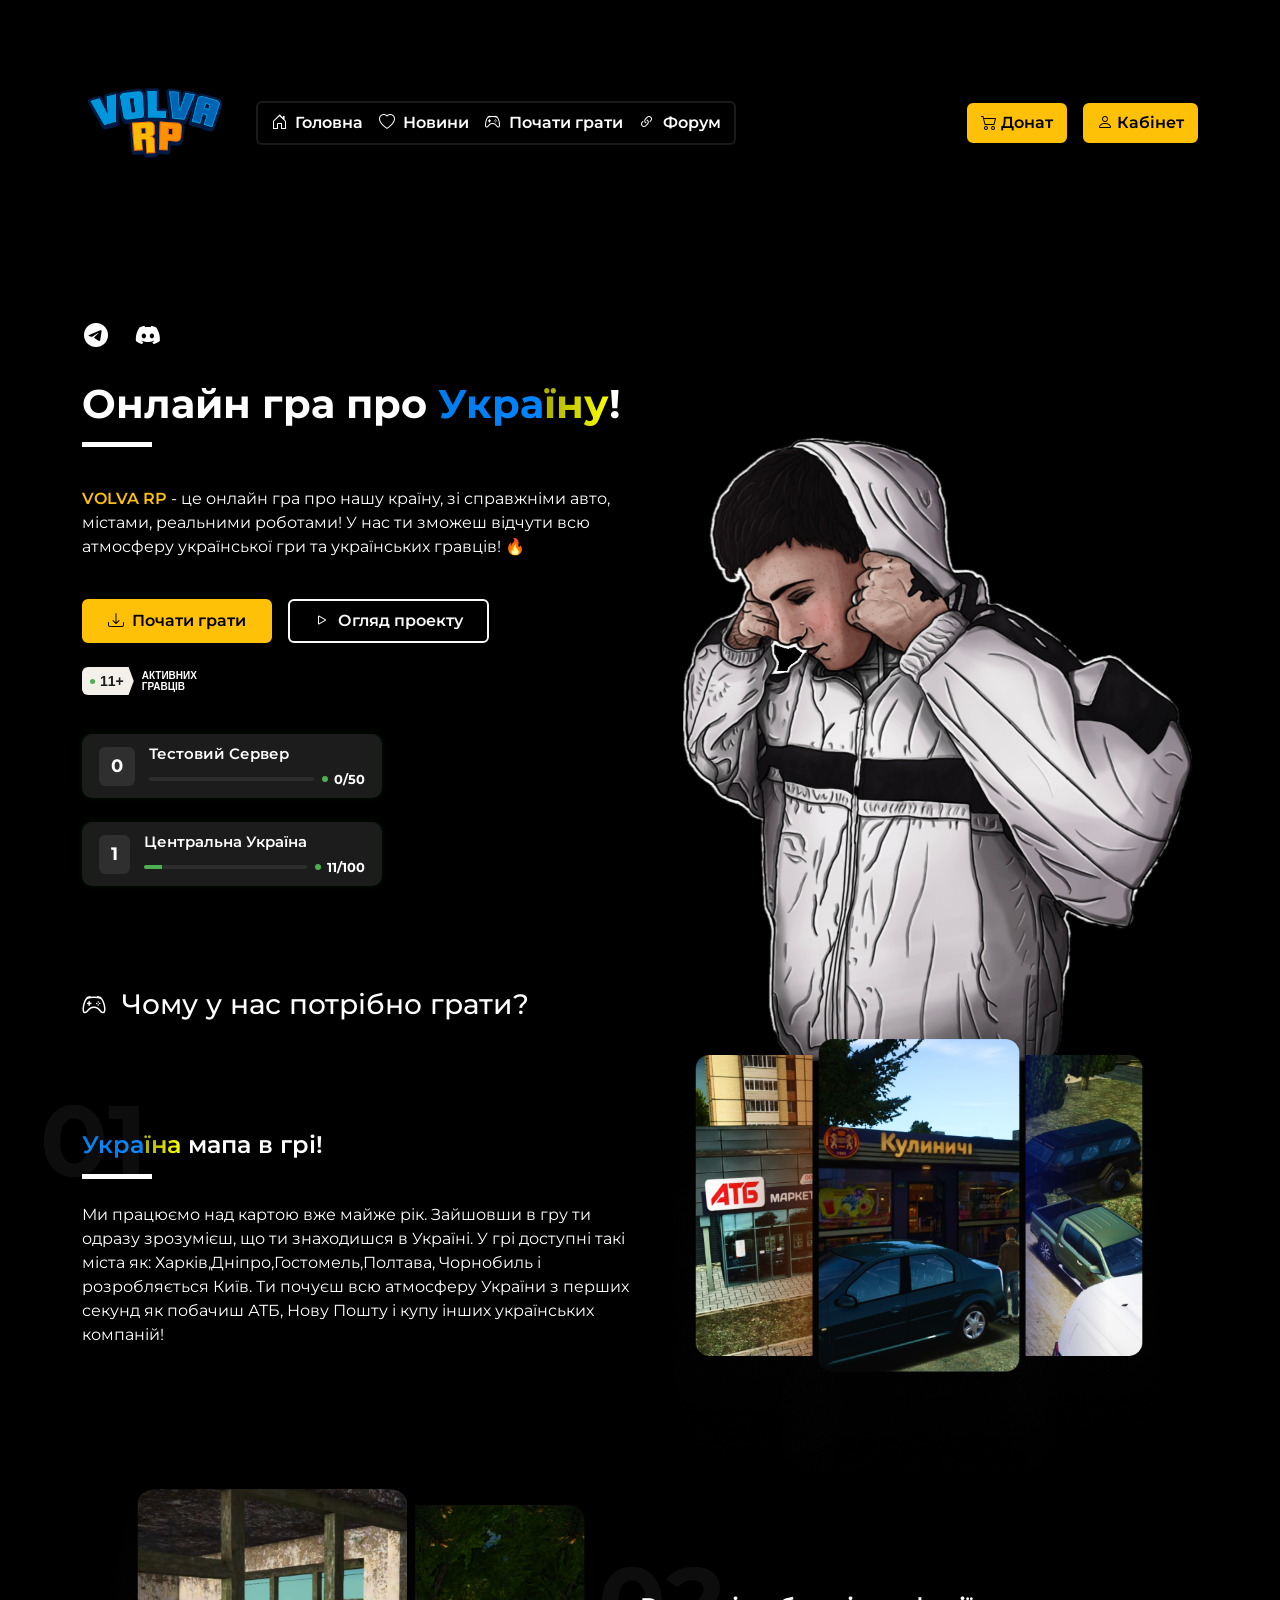
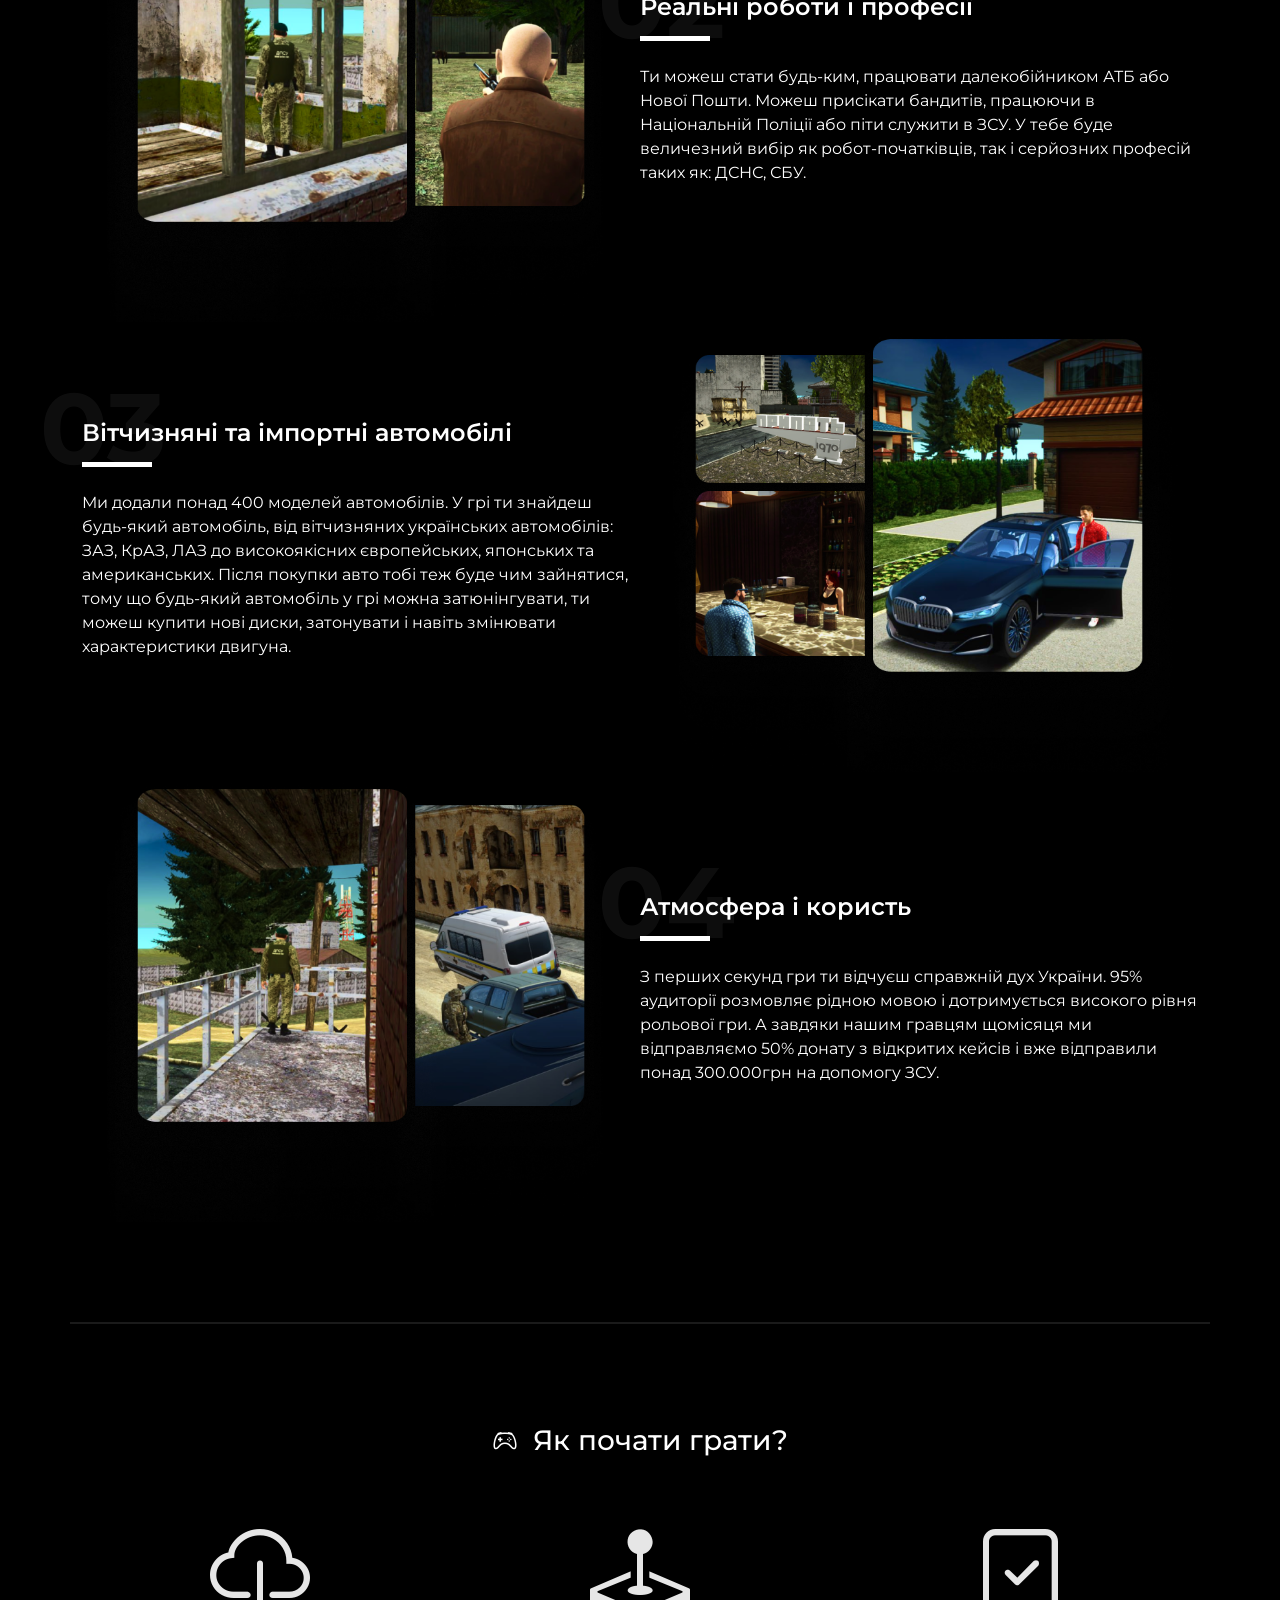
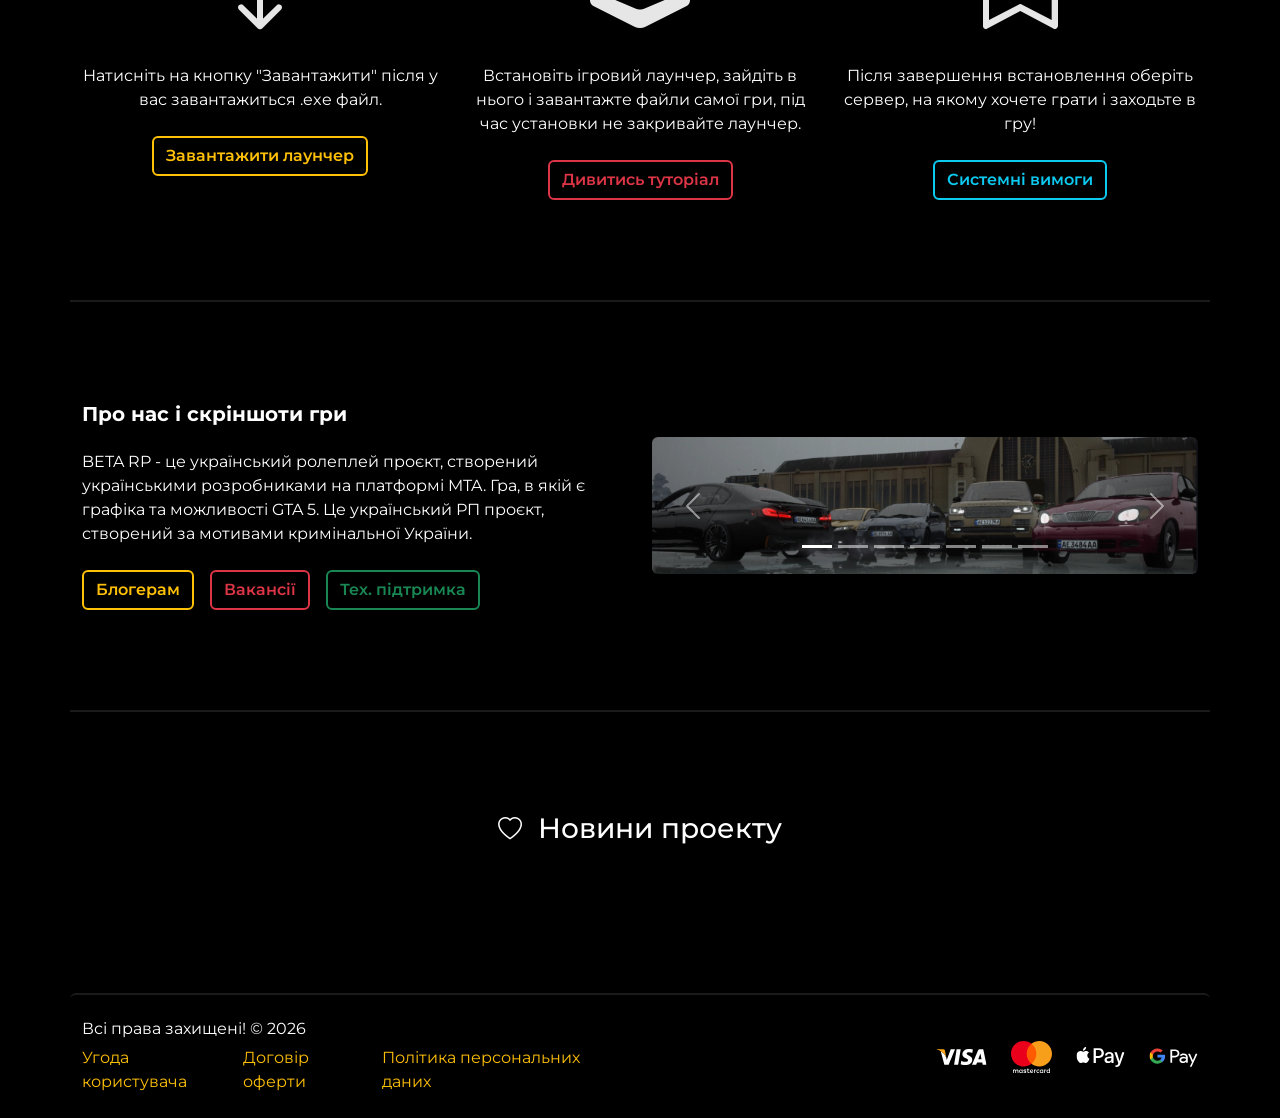
==== commit 93c256f9: "disable forum link" ====
--- a/index.html
+++ b/index.html
@@ -81,7 +81,7 @@
                   </h1>
 <p class="fw-normal mb-3 text-white">
 <span class="text-warning fw-semibold">
-                      BETA RP</span> - це онлайн гра про нашу країну, 
+                      VOLVA RP</span> - це онлайн гра про нашу країну, 
                       зі справжніми авто, містами, реальними роботами! 
                       У нас ти зможеш відчути всю атмосферу української 
                       гри та українських гравців! 🔥
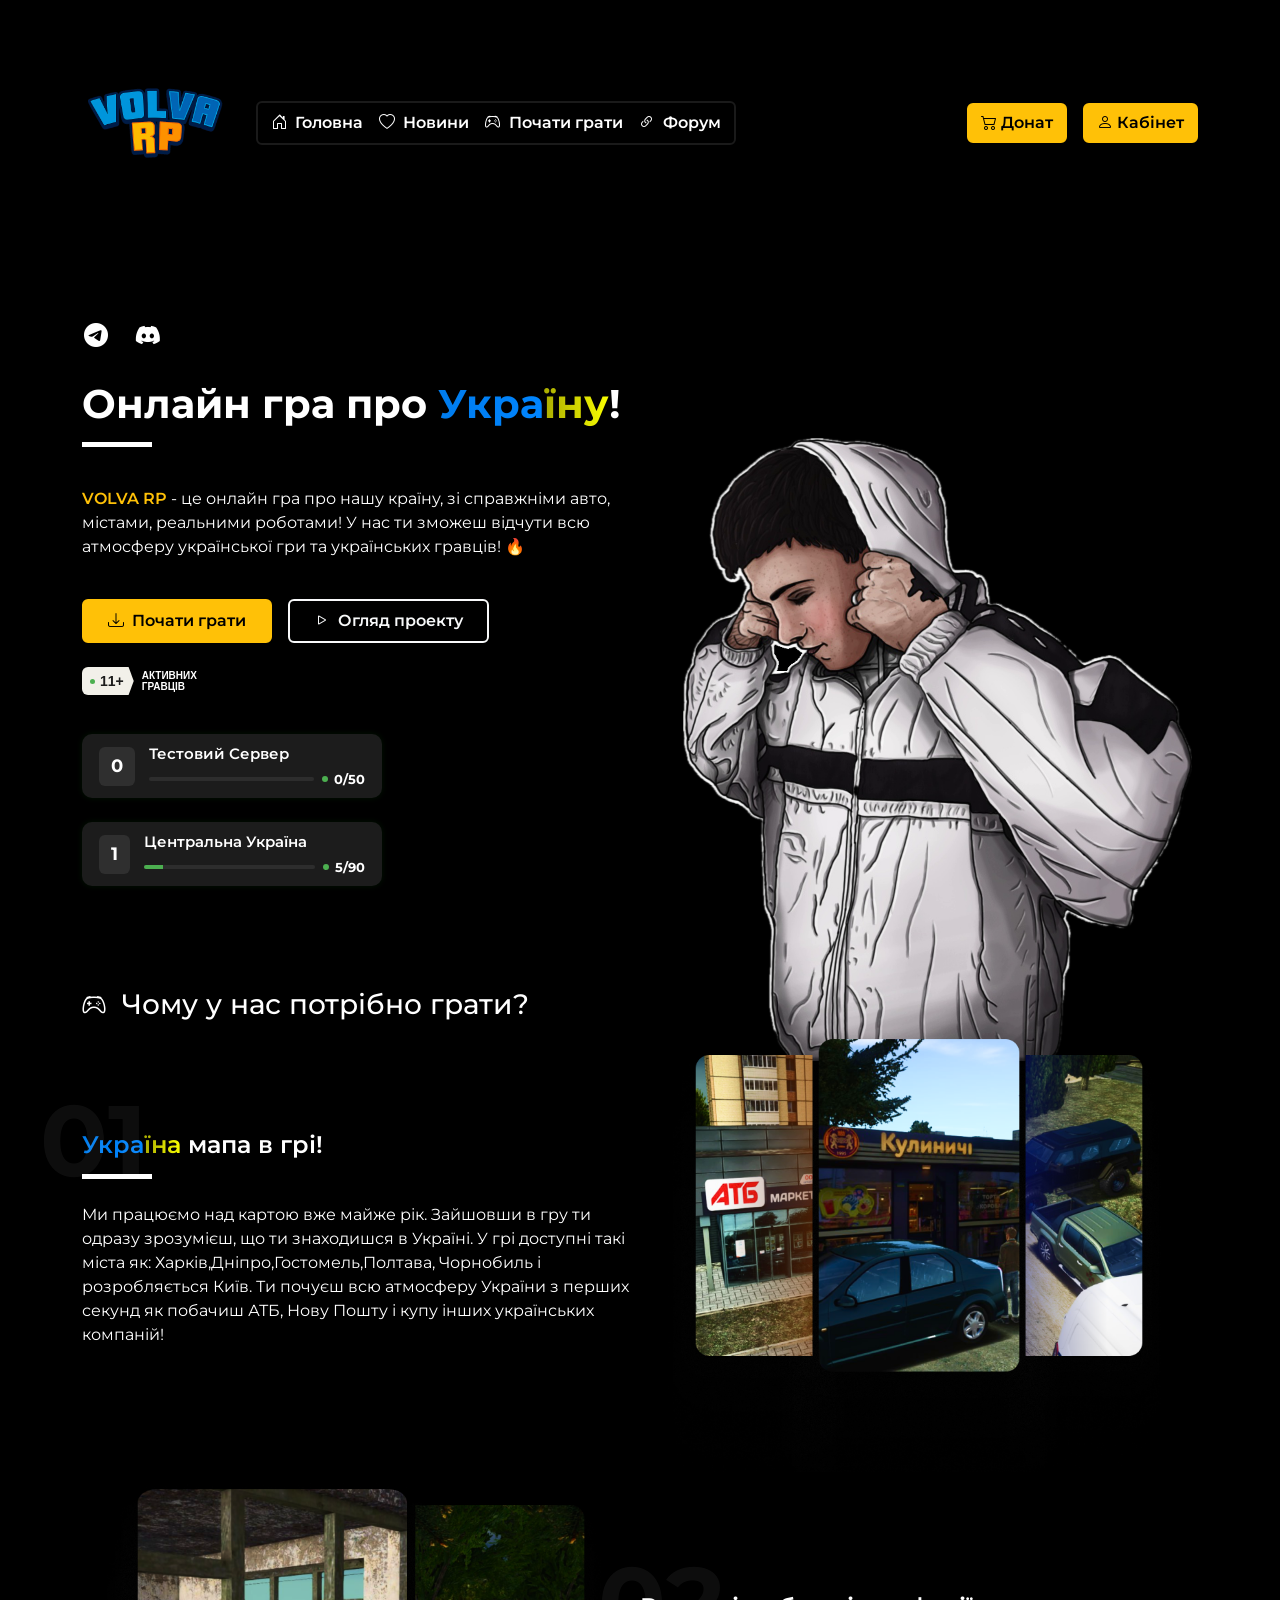
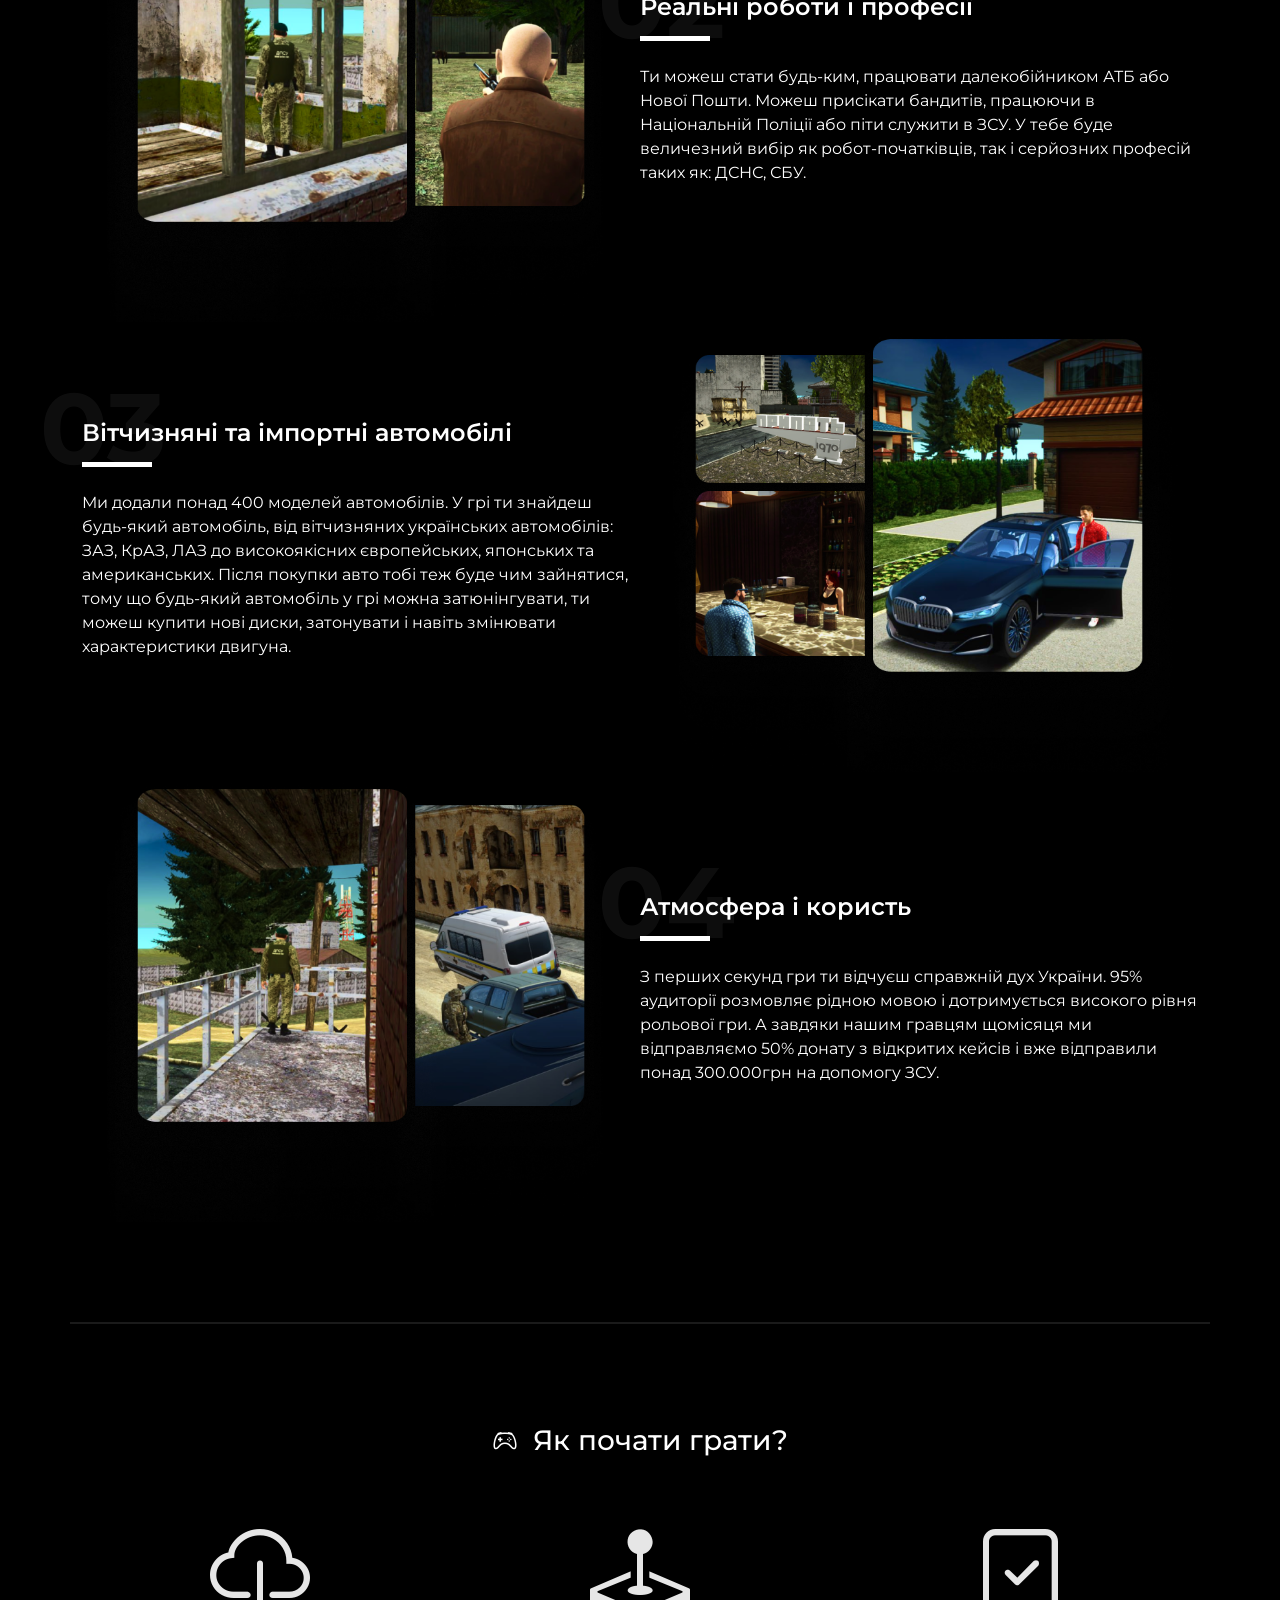
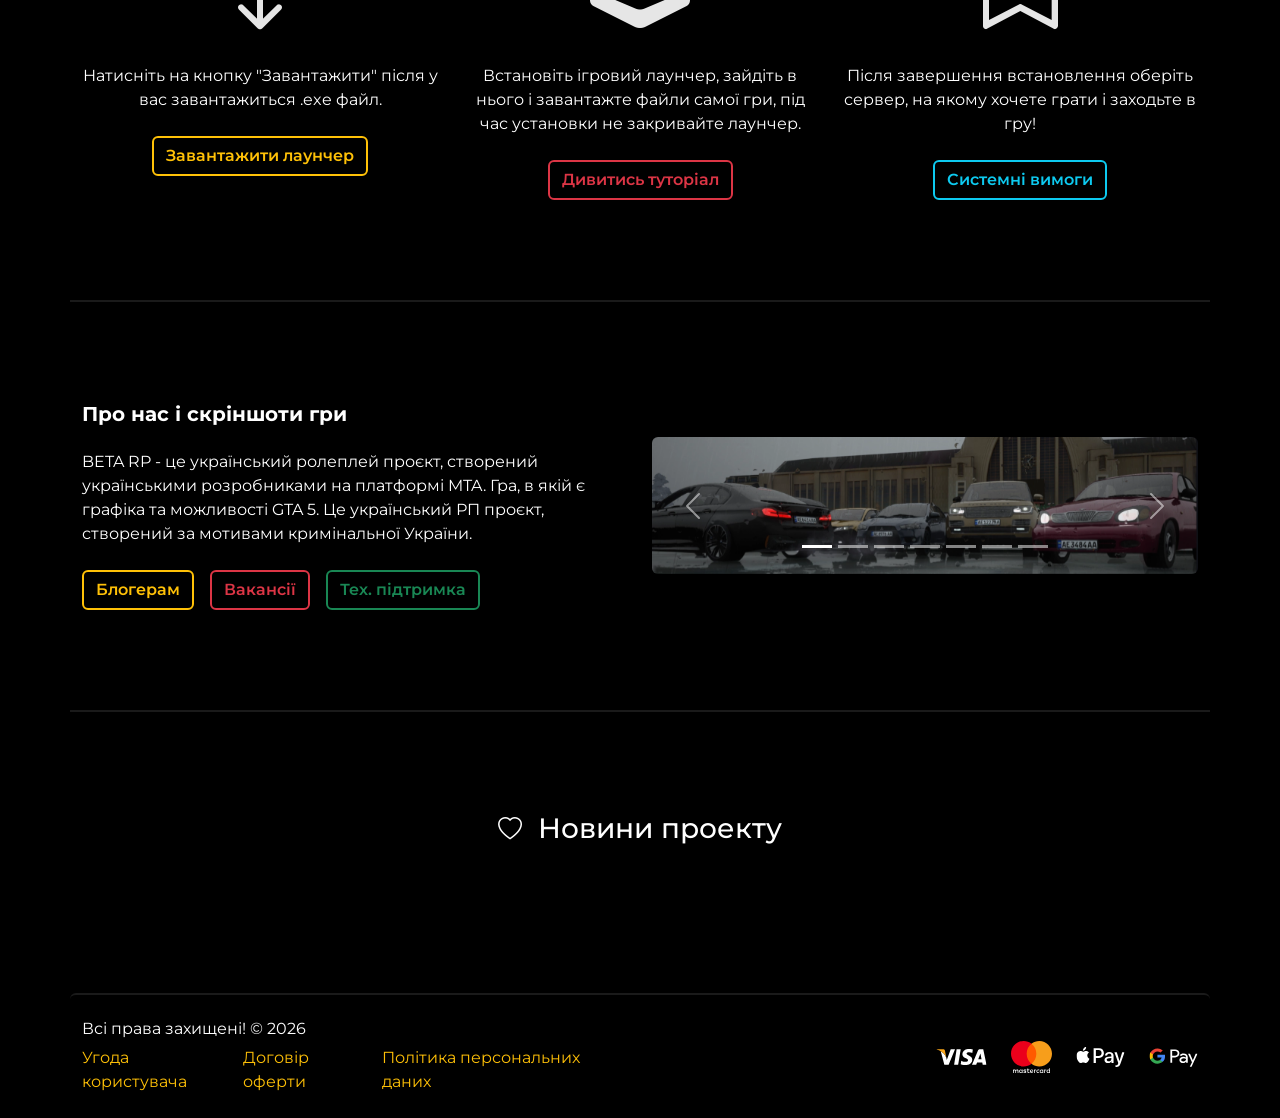
==== commit 1f930c1e: "disable forum link" ====
--- a/index.html
+++ b/index.html
@@ -180,7 +180,7 @@
 <div class="progress-bar-fill" style="width: 11%;"></div>
 </div>
 <div class="online-count">
-<span class="green-dot"></span><span>11</span>/<span>100</span>
+<span class="green-dot"></span><span>5</span>/<span>90</span>
 </div>
 </div>
 </div>
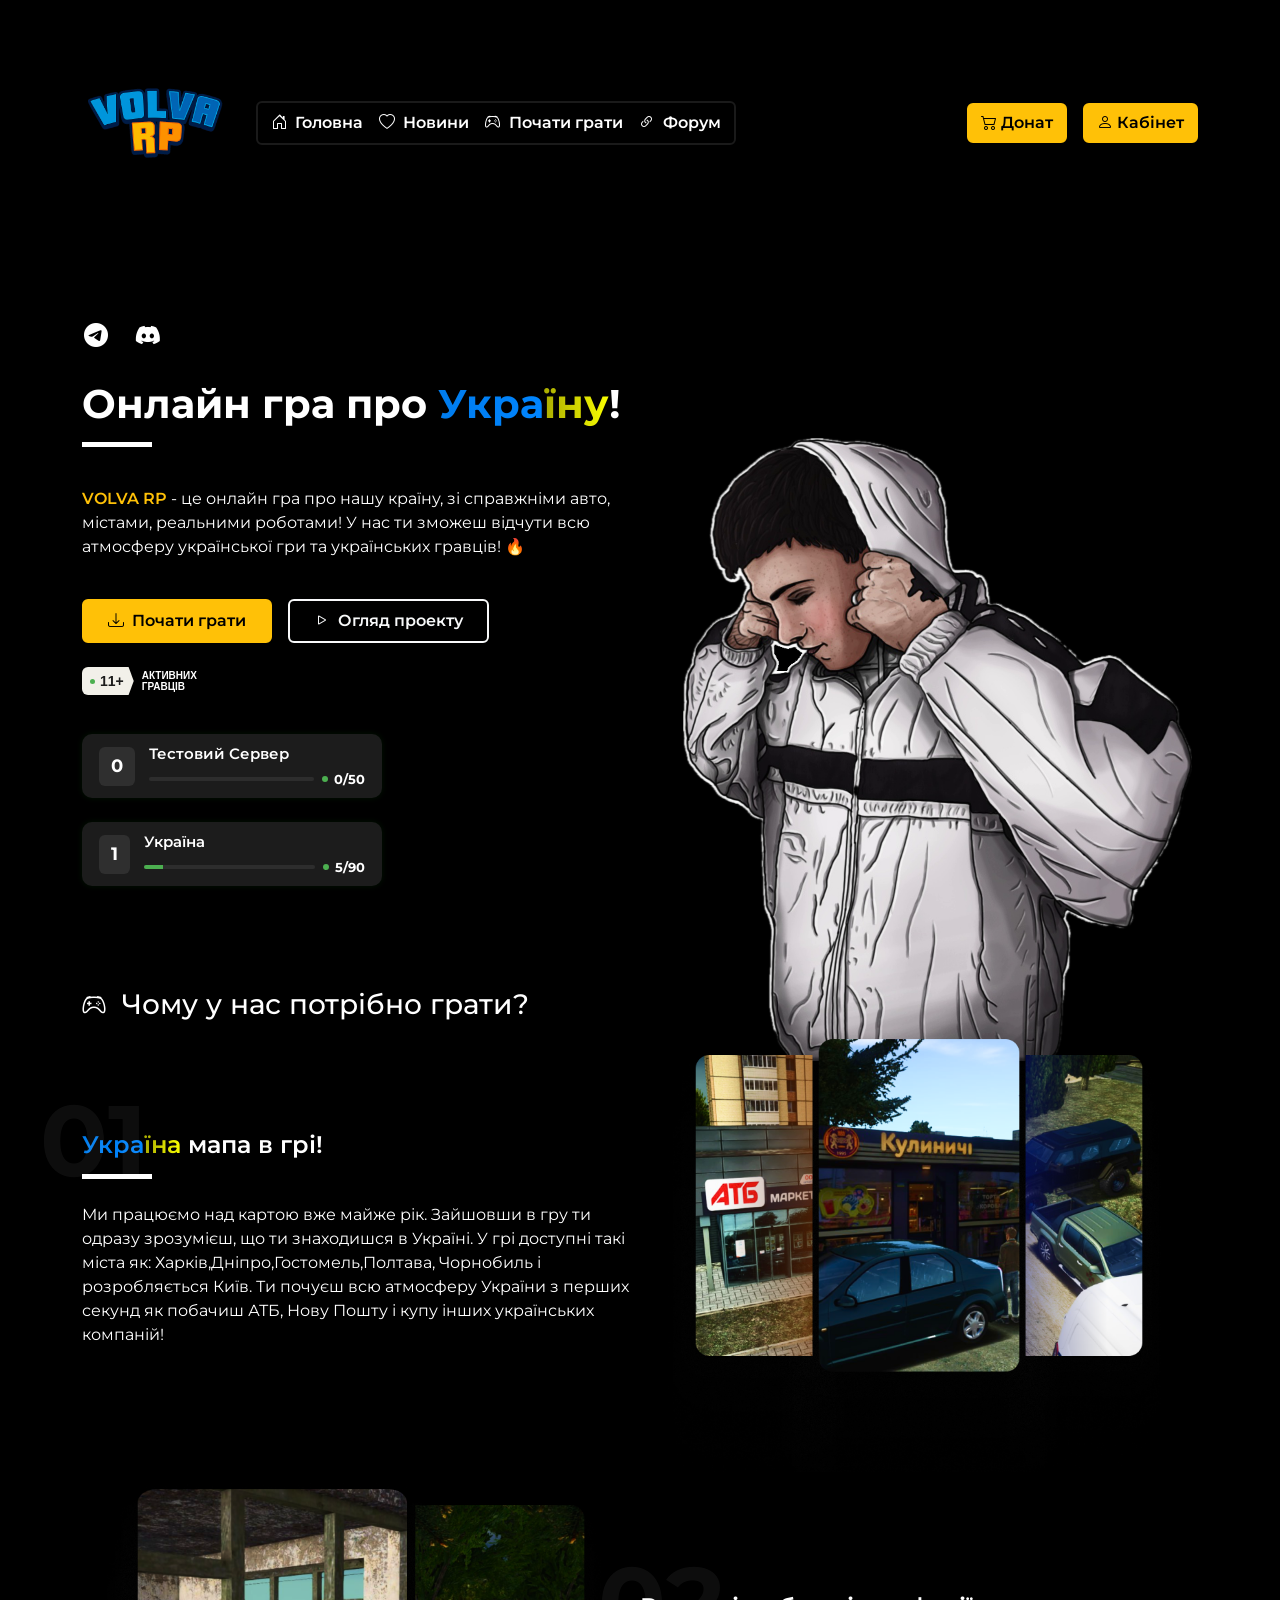
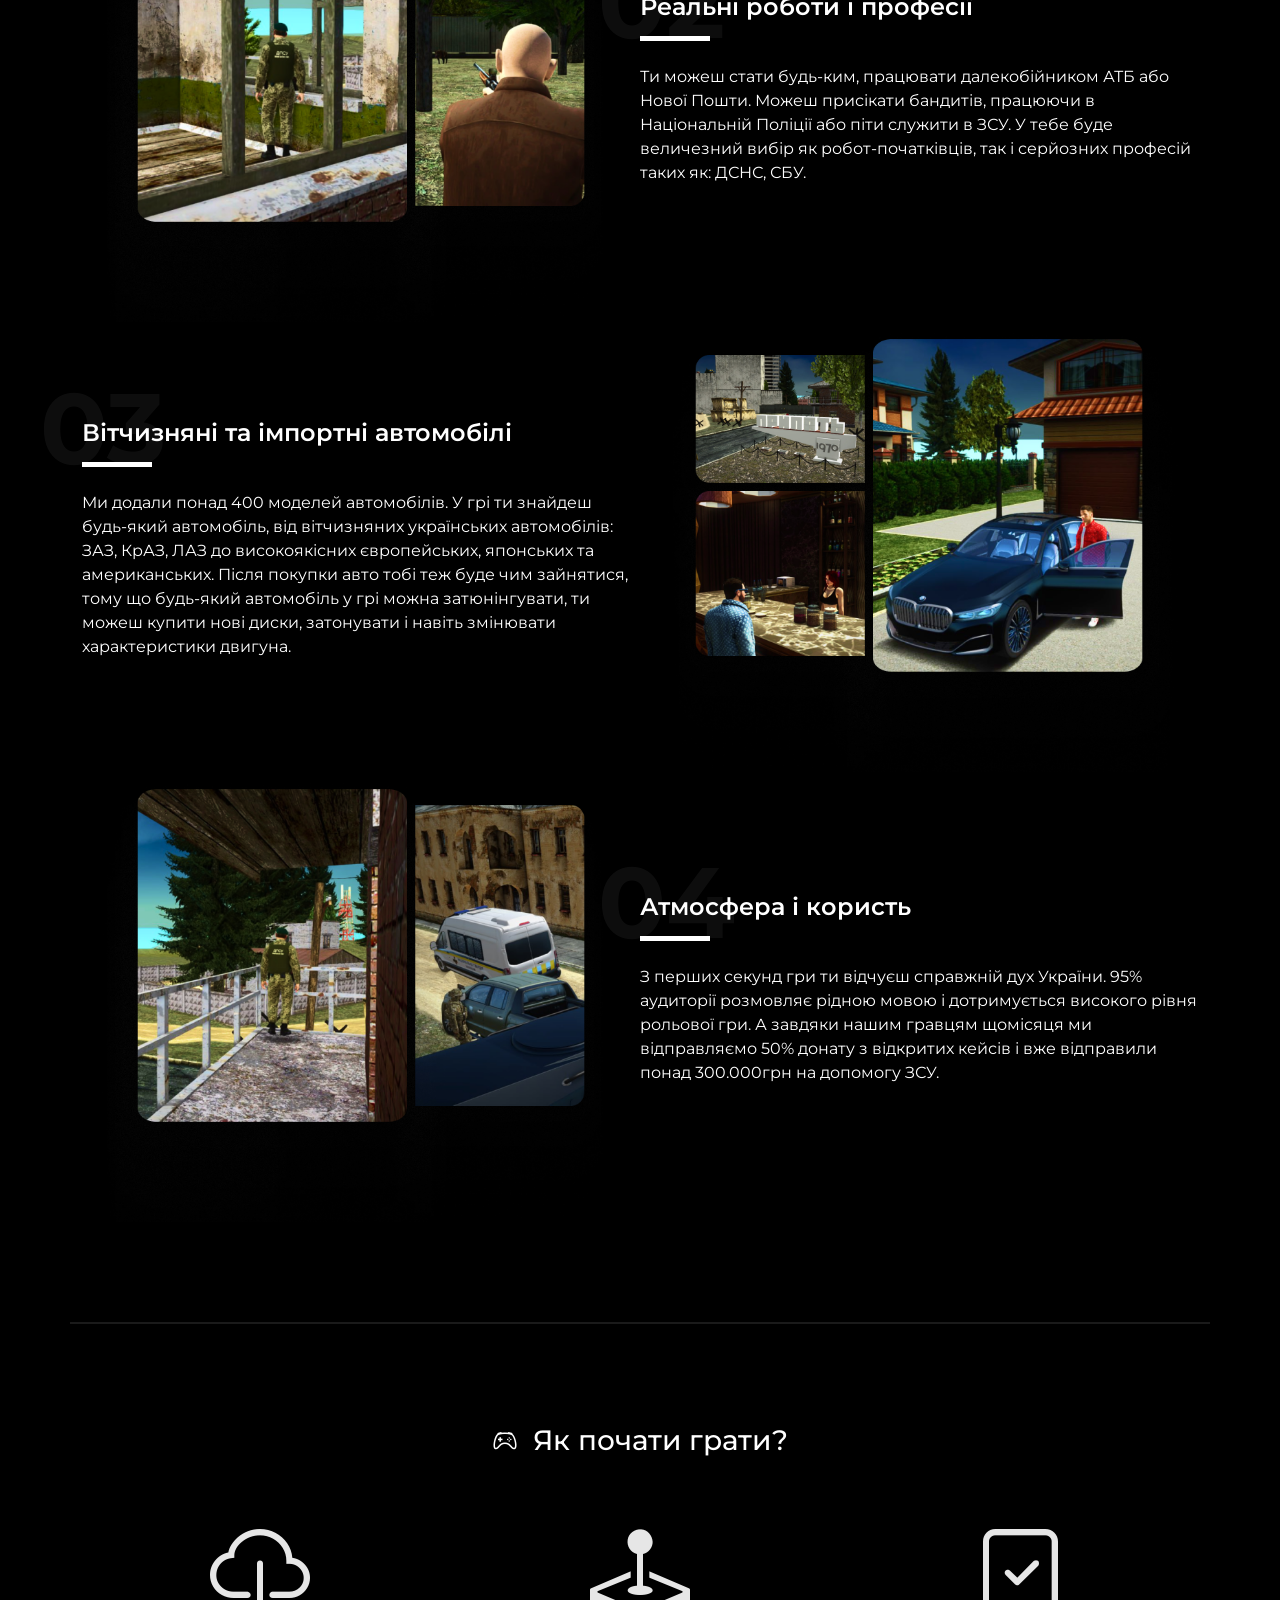
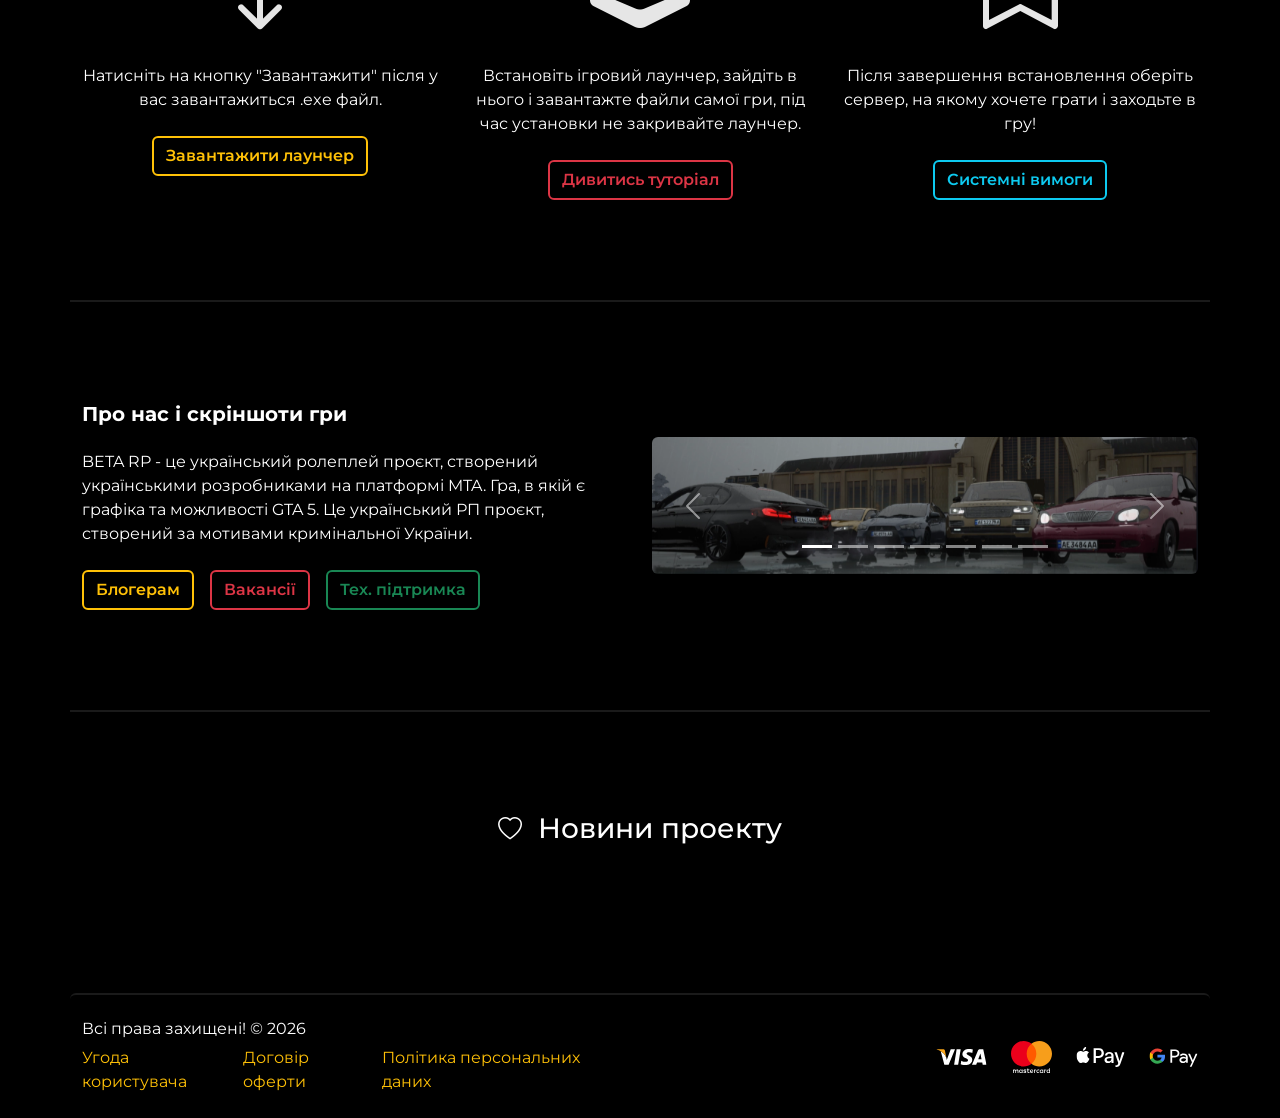
==== commit d7c3e067: "disable forum link" ====
--- a/index.html
+++ b/index.html
@@ -174,7 +174,7 @@
 <div class="monitoring-card">
 <div class="rank-number">1</div>
 <div class="monitoring-info">
-<div class="region-title">Центральна Україна</div>
+<div class="region-title">Україна</div>
 <div class="progress-line-container">
 <div class="progress-bar">
 <div class="progress-bar-fill" style="width: 11%;"></div>
